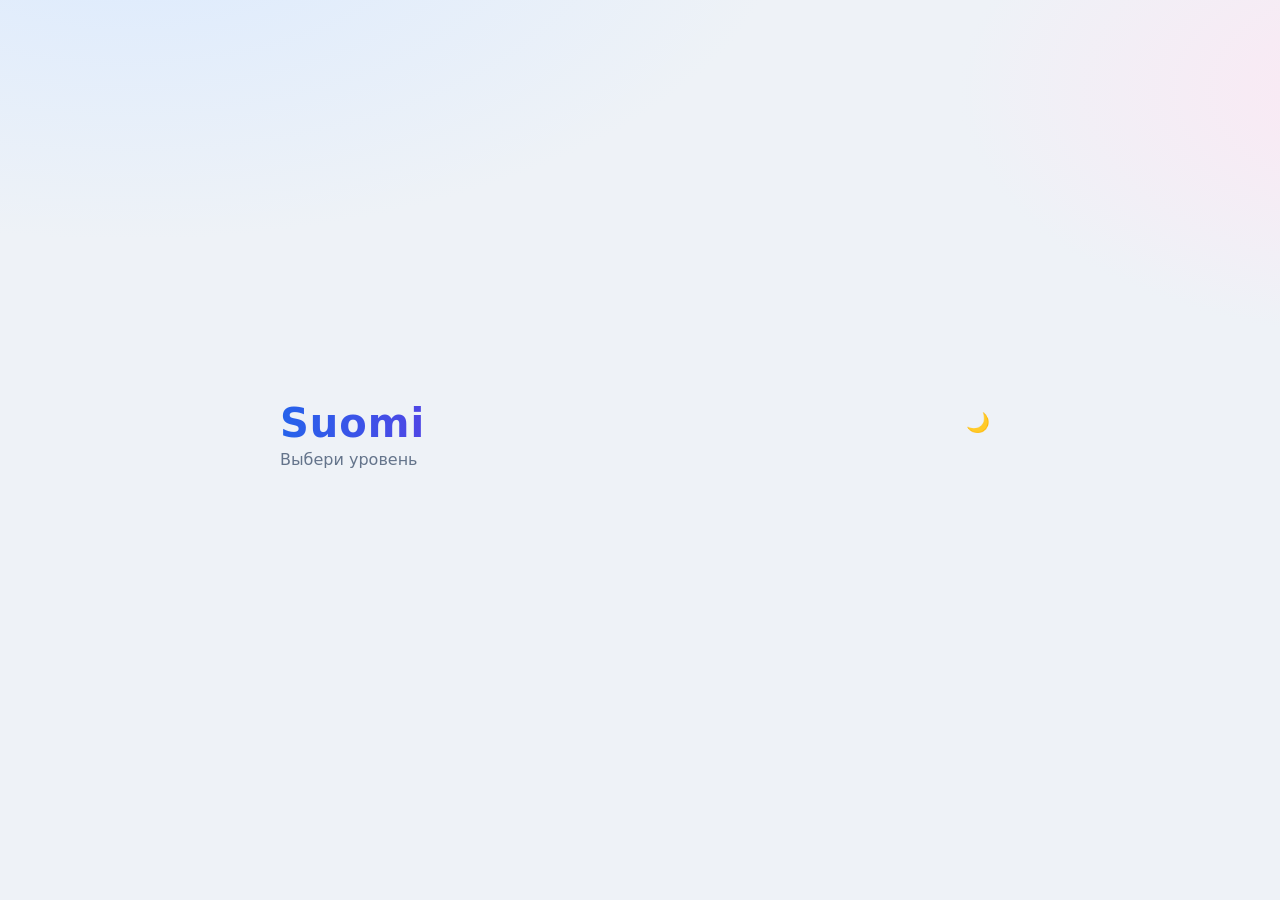
==== index.html @ cd84ea91 "Add files via upload" ====
<!DOCTYPE html>
<html lang="ru">
<head>
  <meta charset="UTF-8">
  <meta name="viewport" content="width=device-width, initial-scale=1.0">
  <link rel="icon" href="data:,">
  <title>Suomi</title>
  <link rel="stylesheet" href="style.css">
</head>
<body>

  <!-- ЭКРАН 1: главное меню (выбор уровня) -->
  <section id="screen-menu" class="screen">
    <div id="menu-inner">
      <div id="menu-header">
        <h1>Suomi</h1>
        <button class="theme-toggle" title="Тема">🌙</button>
      </div>
      <p id="menu-subtitle">Выбери уровень</p>

      <div id="level-grid"></div>
    </div>
  </section>

  <!-- ЭКРАН 2: меню уровня (выбор режима) -->
  <section id="screen-level" class="screen" hidden>
    <div id="menu-inner">
      <div id="menu-header">
        <button class="back-btn" data-goto="menu" title="В меню">←</button>
        <h1 id="level-title">A0</h1>
        <button class="theme-toggle" title="Тема">🌙</button>
      </div>
      <p id="level-subtitle">Начальный</p>

      <div id="menu-grid">
        <button class="mode-card" data-goto="cards">
          <div class="mode-icon">📇</div>
          <div class="mode-title">Карточки</div>
          <div class="mode-desc">Слова с интервальным повторением</div>
        </button>

        <button class="mode-card" data-goto="reading">
          <div class="mode-icon">📖</div>
          <div class="mode-title">Чтение</div>
          <div class="mode-desc">Короткие тексты с переводом</div>
        </button>

        <button class="mode-card" data-goto="grammar">
          <div class="mode-icon">📐</div>
          <div class="mode-title">Грамматика</div>
          <div class="mode-desc">Правила с примерами и таблицами</div>
        </button>

        <button class="mode-card disabled" disabled>
          <div class="mode-icon">🎧</div>
          <div class="mode-title">Аудирование</div>
          <div class="mode-desc">Скоро</div>
        </button>
      </div>
    </div>
  </section>

  <!-- ЭКРАН 3: карточки -->
  <section id="screen-cards" class="screen" hidden>
    <div id="layout">
      <aside id="sidebar">
        <div class="level-tabs" id="level-tabs-cards"></div>
        <div id="sidebar-header">
          <button class="back-btn" data-goto="menu" title="В меню">←</button>
          <h1 id="cards-level-label">A0</h1>
          <button class="theme-toggle" title="Тема">🌙</button>
        </div>
        <ul id="cat-list" class="content-list"></ul>
      </aside>

      <main id="app">
        <div id="progress-section">
          <div id="progress-bar">
            <div id="progress-fill"></div>
          </div>
          <div id="progress-labels">
            <span id="session-count">Сегодня: 0</span>
            <span id="streak-count">Подряд: 0</span>
          </div>
        </div>

        <div id="card-wrap">
          <div id="card">
            <div id="question">Загрузка...</div>
            <div id="answer" hidden></div>
          </div>
          <div id="feedback"></div>
        </div>

        <div id="input-row">
          <input type="text" id="answer-input" placeholder="Введи по-фински..." autocomplete="off" autocorrect="off" autocapitalize="off" spellcheck="false">
          <button id="check-btn">Проверить</button>
        </div>

        <div id="controls">
          <button id="dont-know-btn">Не знаю</button>
        </div>

        <div id="hint">Enter — проверить · ← не знаю · → знаю · Space — ответ</div>
        <div id="stats"></div>
      </main>
    </div>
  </section>

  <!-- ЭКРАН 4: чтение -->
  <section id="screen-reading" class="screen" hidden>
    <div class="content-layout">
      <aside class="content-sidebar">
        <div class="level-tabs" id="level-tabs-reading"></div>
        <div class="content-sidebar-header">
          <button class="back-btn" data-goto="menu" title="В меню">←</button>
          <h1 id="reading-level-label">A0</h1>
          <button class="theme-toggle" title="Тема">🌙</button>
        </div>
        <ul id="text-list" class="content-list"></ul>
      </aside>

      <main class="content-main">
        <div id="reading-empty" class="content-empty">
          <div class="empty-icon">📖</div>
          <p>Выбери текст слева</p>
        </div>

        <article id="reading-article" hidden>
          <header class="article-header">
            <h2 id="article-title"></h2>
            <div id="article-subtitle" class="article-subtitle"></div>
          </header>
          <div id="article-body"></div>
        </article>
      </main>
    </div>
  </section>

  <!-- ЭКРАН 5: грамматика -->
  <section id="screen-grammar" class="screen" hidden>
    <div class="content-layout">
      <aside class="content-sidebar">
        <div class="level-tabs" id="level-tabs-grammar"></div>
        <div class="content-sidebar-header">
          <button class="back-btn" data-goto="menu" title="В меню">←</button>
          <h1 id="grammar-level-label">A0</h1>
          <button class="theme-toggle" title="Тема">🌙</button>
        </div>
        <ul id="grammar-topic-list" class="content-list"></ul>
      </aside>

      <main class="content-main">
        <div id="grammar-empty" class="content-empty">
          <div class="empty-icon">📐</div>
          <p>Выбери тему слева</p>
        </div>

        <article id="grammar-article" hidden>
          <header class="article-header">
            <h2 id="grammar-title"></h2>
            <div id="grammar-subtitle" class="article-subtitle"></div>
          </header>
          <div id="grammar-body"></div>
        </article>
      </main>
    </div>
  </section>

  <script src="levels.js"></script>
  <script src="app.js"></script>
  <script src="reading.js"></script>
  <script src="grammar.js"></script>
</body>
</html>
---- style.css ----
* { box-sizing: border-box; }

:root {
  --bg-base: #eef2f7;
  --bg-grad1: #dbeafe;
  --bg-grad2: #fce7f3;
  --card-bg: rgba(255, 255, 255, 0.9);
  --sidebar-bg: rgba(255, 255, 255, 0.85);
  --border: rgba(255, 255, 255, 0.6);
  --text: #1f2937;
  --text-muted: #64748b;
  --text-dim: #94a3b8;
  --accent: #2563eb;
  --accent-2: #4f46e5;
  --shadow: 0 8px 30px rgba(15, 23, 42, 0.08);
  --shadow-hover: 0 12px 40px rgba(15, 23, 42, 0.14);
  --input-bg: #ffffff;
  --input-border: #e5e7eb;
  --btn-bg: rgba(255, 255, 255, 0.9);
  --btn-border: #e5e7eb;
  --cat-hover: #eff6ff;
  --cat-text: #374151;
  --scroll-thumb: #cbd5e1;
  --menu-card-bg: rgba(255, 255, 255, 0.9);
  --code-bg: #f1f5f9;
  --note-bg: #fef3c7;
  --note-border: #fbbf24;
  --example-bg: rgba(37, 99, 235, 0.06);
}

body.dark {
  --bg-base: #0f172a;
  --bg-grad1: rgba(30, 58, 138, 0.35);
  --bg-grad2: rgba(131, 24, 67, 0.35);
  --card-bg: rgba(30, 41, 59, 0.85);
  --sidebar-bg: rgba(30, 41, 59, 0.75);
  --border: rgba(148, 163, 184, 0.15);
  --text: #e2e8f0;
  --text-muted: #94a3b8;
  --text-dim: #64748b;
  --accent: #60a5fa;
  --accent-2: #818cf8;
  --shadow: 0 8px 30px rgba(0, 0, 0, 0.4);
  --shadow-hover: 0 12px 40px rgba(0, 0, 0, 0.55);
  --input-bg: #1e293b;
  --input-border: #334155;
  --btn-bg: rgba(30, 41, 59, 0.9);
  --btn-border: #334155;
  --cat-hover: #334155;
  --cat-text: #cbd5e1;
  --scroll-thumb: #475569;
  --menu-card-bg: rgba(30, 41, 59, 0.85);
  --code-bg: #1e293b;
  --note-bg: rgba(251, 191, 36, 0.12);
  --note-border: #d97706;
  --example-bg: rgba(96, 165, 250, 0.08);
}

body {
  font-family: system-ui, -apple-system, 'Segoe UI', sans-serif;
  margin: 0;
  min-height: 100vh;
  padding: 2rem 1rem;
  color: var(--text);
  background:
    radial-gradient(1200px 600px at 10% -10%, var(--bg-grad1) 0%, transparent 55%),
    radial-gradient(900px 500px at 110% 10%, var(--bg-grad2) 0%, transparent 50%),
    var(--bg-base);
  background-attachment: fixed;
  overflow-x: hidden;
  transition: background 0.3s ease, color 0.3s ease;
}

.screen { animation: fadeIn 0.25s ease; }

@keyframes fadeIn {
  from { opacity: 0; transform: translateY(6px); }
  to { opacity: 1; transform: translateY(0); }
}

/* ==========================================
   МЕНЮ
   ========================================== */
#screen-menu,
#screen-level {
  min-height: calc(100vh - 4rem);
  display: flex;
  align-items: center;
  justify-content: center;
}

#menu-inner { max-width: 720px; width: 100%; }

#menu-header {
  display: flex;
  justify-content: space-between;
  align-items: center;
  margin-bottom: 0.25rem;
}

#menu-header h1 {
  font-size: 2.5rem;
  margin: 0;
  letter-spacing: 1px;
  background: linear-gradient(90deg, var(--accent), var(--accent-2));
  -webkit-background-clip: text;
  background-clip: text;
  color: transparent;
}

#menu-subtitle {
  color: var(--text-muted);
  margin: 0 0 2rem 0;
  font-size: 1rem;
}

#menu-grid,
#level-grid {
  display: grid;
  grid-template-columns: repeat(2, 1fr);
  gap: 1rem;
}

.mode-card {
  display: flex;
  flex-direction: column;
  align-items: flex-start;
  text-align: left;
  padding: 1.75rem 1.5rem;
  background: var(--menu-card-bg);
  backdrop-filter: blur(10px);
  border: 1px solid var(--border);
  border-radius: 16px;
  cursor: pointer;
  box-shadow: var(--shadow);
  transition: all 0.2s ease;
  color: var(--text);
  font-family: inherit;
  min-height: 150px;
}

.mode-card:hover:not(.disabled) {
  transform: translateY(-3px);
  box-shadow: var(--shadow-hover);
  border-color: var(--accent);
}

.mode-card:active:not(.disabled) { transform: translateY(-1px); }
.mode-card.disabled { opacity: 0.45; cursor: not-allowed; }
.mode-icon { font-size: 2rem; margin-bottom: 0.75rem; }
.mode-title { font-size: 1.15rem; font-weight: 700; margin-bottom: 0.35rem; }
.mode-desc { font-size: 0.85rem; color: var(--text-muted); line-height: 1.4; }

@media (max-width: 560px) {
  #menu-grid { grid-template-columns: 1fr; }
  #menu-header h1 { font-size: 2rem; }
}

/* ==========================================
   КНОПКИ НАВИГАЦИИ И ТЕМЫ
   ========================================== */
.theme-toggle {
  background: transparent;
  border: none;
  font-size: 1.2rem;
  cursor: pointer;
  padding: 6px 10px;
  border-radius: 8px;
  transition: background 0.15s ease, transform 0.15s ease;
  line-height: 1;
  font-family: inherit;
}

.theme-toggle:hover {
  background: var(--cat-hover);
  transform: rotate(15deg);
}

.back-btn {
  background: transparent;
  border: none;
  font-size: 1.3rem;
  cursor: pointer;
  padding: 4px 10px;
  border-radius: 8px;
  transition: background 0.15s ease, transform 0.15s ease;
  color: var(--text-muted);
  line-height: 1;
  font-family: inherit;
}

.back-btn:hover {
  background: var(--cat-hover);
  color: var(--accent);
  transform: translateX(-2px);
}

/* ==========================================
   ЭКРАН КАРТОЧЕК
   ========================================== */
#layout {
  display: flex;
  gap: 1.5rem;
  max-width: 1050px;
  margin: 0 auto;
  align-items: flex-start;
}

#sidebar {
  width: 250px;
  flex-shrink: 0;
  background: var(--sidebar-bg);
  backdrop-filter: blur(10px);
  border-radius: 16px;
  padding: 1.25rem 1rem;
  box-shadow: var(--shadow);
  border: 1px solid var(--border);
  position: sticky;
  top: 2rem;
  max-height: calc(100vh - 4rem);
  overflow-y: auto;
  scrollbar-width: thin;
  scrollbar-color: var(--scroll-thumb) transparent;
}

#sidebar::-webkit-scrollbar,
.content-sidebar::-webkit-scrollbar { width: 6px; }
#sidebar::-webkit-scrollbar-track,
.content-sidebar::-webkit-scrollbar-track { background: transparent; }
#sidebar::-webkit-scrollbar-thumb,
.content-sidebar::-webkit-scrollbar-thumb {
  background: var(--scroll-thumb);
  border-radius: 3px;
}

#sidebar-header,
.content-sidebar-header {
  display: flex;
  justify-content: space-between;
  align-items: center;
  padding-bottom: 0.85rem;
  margin-bottom: 1rem;
  border-bottom: 1px solid var(--input-border);
  gap: 0.5rem;
}

#sidebar h1,
.content-sidebar-header h1 {
  font-size: 1.4rem;
  margin: 0;
  color: var(--accent);
  letter-spacing: 0.5px;
  flex: 1;
}

#cat-list,
.content-list {
  list-style: none;
  margin: 0;
  padding: 0;
}

#cat-list li,
.content-list li {
  padding: 0.55rem 0.85rem;
  border-radius: 10px;
  cursor: pointer;
  font-size: 0.92rem;
  color: var(--cat-text);
  margin-bottom: 3px;
  transition: all 0.15s ease;
}

#cat-list li:hover,
.content-list li:hover {
  background: var(--cat-hover);
  color: var(--accent);
  transform: translateX(2px);
}

#cat-list li.active,
.content-list li.active {
  background: linear-gradient(90deg, var(--accent), var(--accent-2));
  color: white;
  font-weight: 600;
  box-shadow: 0 4px 12px rgba(37, 99, 235, 0.3);
}

#app { flex: 1; min-width: 0; }

#progress-section { margin-bottom: 1rem; }

#progress-bar {
  height: 8px;
  background: var(--input-border);
  border-radius: 4px;
  overflow: hidden;
  margin-bottom: 0.5rem;
}

#progress-fill {
  height: 100%;
  width: 0;
  background: linear-gradient(90deg, var(--accent), var(--accent-2));
  border-radius: 4px;
  transition: width 0.3s ease;
}

#progress-labels {
  display: flex;
  justify-content: space-between;
  font-size: 0.82rem;
  color: var(--text-muted);
}

#streak-count { font-weight: 600; color: var(--text-muted); transition: color 0.2s ease; }
#streak-count.hot { color: #10b981; }

#card-wrap { position: relative; }

#card {
  background: var(--card-bg);
  backdrop-filter: blur(10px);
  border-radius: 16px;
  padding: 2.5rem 2rem;
  text-align: center;
  box-shadow: var(--shadow);
  border: 1px solid var(--border);
  min-height: 220px;
  display: flex;
  flex-direction: column;
  justify-content: center;
  position: relative;
  z-index: 2;
  cursor: grab;
  user-select: none;
  touch-action: pan-y;
  will-change: transform;
}

#card:active { cursor: grabbing; }
#question { font-size: 2rem; font-weight: 700; letter-spacing: 0.5px; pointer-events: none; }
#answer { margin-top: 1.2rem; pointer-events: none; }

#feedback {
  position: absolute;
  inset: 0;
  border-radius: 16px;
  display: flex;
  align-items: center;
  justify-content: center;
  font-size: 2rem;
  font-weight: 700;
  color: white;
  opacity: 0;
  pointer-events: none;
  z-index: 3;
  transition: opacity 0.15s ease;
}

#feedback.show-right { background: linear-gradient(135deg, #10b981, #059669); opacity: 1; }
#feedback.show-left { background: linear-gradient(135deg, #ef4444, #dc2626); opacity: 1; }
#feedback span { transform: scale(0.9); transition: transform 0.15s ease; }
#feedback.show-right span,
#feedback.show-left span { transform: scale(1); }

#input-row { display: flex; gap: 0.5rem; margin-top: 1rem; }

#answer-input {
  flex: 1;
  min-width: 0;
  padding: 1rem 1.2rem;
  font-size: 1.1rem;
  border: 2px solid var(--input-border);
  background: var(--input-bg);
  color: var(--text);
  border-radius: 10px;
  outline: none;
  transition: border-color 0.15s ease, box-shadow 0.15s ease;
  font-family: inherit;
}

#answer-input::placeholder { color: var(--text-dim); }
#answer-input:focus { border-color: var(--accent); box-shadow: 0 0 0 3px rgba(37, 99, 235, 0.15); }
#answer-input.correct { border-color: #10b981; background: rgba(16, 185, 129, 0.08); }
#answer-input.wrong { border-color: #ef4444; background: rgba(239, 68, 68, 0.08); }
#answer-input:disabled { opacity: 0.7; cursor: not-allowed; }

#check-btn {
  padding: 1rem 1.5rem;
  cursor: pointer;
  border: none;
  background: linear-gradient(90deg, var(--accent), var(--accent-2));
  color: white;
  border-radius: 10px;
  font-size: 1rem;
  font-weight: 600;
  transition: all 0.15s ease;
  box-shadow: 0 4px 14px rgba(37, 99, 235, 0.25);
  white-space: nowrap;
  font-family: inherit;
}

#check-btn:hover:not(:disabled) {
  transform: translateY(-1px);
  box-shadow: 0 6px 18px rgba(37, 99, 235, 0.35);
}

#check-btn:disabled { opacity: 0.5; cursor: not-allowed; transform: none; box-shadow: none; }

#controls { margin-top: 0.6rem; display: flex; justify-content: center; }

#dont-know-btn {
  padding: 0.6rem 1.2rem;
  cursor: pointer;
  border: 1px solid var(--btn-border);
  background: var(--btn-bg);
  color: var(--text-muted);
  border-radius: 8px;
  font-size: 0.9rem;
  transition: all 0.15s ease;
  font-family: inherit;
}

#dont-know-btn:hover { border-color: #ef4444; color: #ef4444; transform: translateY(-1px); }

#hint {
  margin-top: 1rem;
  text-align: center;
  font-size: 0.78rem;
  color: var(--text-dim);
  min-height: 1.2rem;
}

#stats { margin-top: 0.6rem; text-align: center; color: var(--text-muted); font-size: 0.88rem; }

kbd {
  background: var(--input-border);
  border-radius: 4px;
  padding: 1px 6px;
  font-size: 0.72rem;
  font-family: ui-monospace, 'SF Mono', Menlo, monospace;
  color: var(--text);
  border: 1px solid rgba(0, 0, 0, 0.06);
}

[hidden] { display: none !important; }

/* ==========================================
   ОБЩИЕ ЭКРАНЫ КОНТЕНТА (чтение, грамматика)
   ========================================== */
.content-layout {
  display: flex;
  gap: 1.5rem;
  max-width: 1050px;
  margin: 0 auto;
  align-items: flex-start;
}

.content-sidebar {
  width: 250px;
  flex-shrink: 0;
  background: var(--sidebar-bg);
  backdrop-filter: blur(10px);
  border-radius: 16px;
  padding: 1.25rem 1rem;
  box-shadow: var(--shadow);
  border: 1px solid var(--border);
  position: sticky;
  top: 2rem;
  max-height: calc(100vh - 4rem);
  overflow-y: auto;
  scrollbar-width: thin;
  scrollbar-color: var(--scroll-thumb) transparent;
}

.content-main {
  flex: 1;
  min-width: 0;
  background: var(--card-bg);
  backdrop-filter: blur(10px);
  border-radius: 16px;
  box-shadow: var(--shadow);
  border: 1px solid var(--border);
  min-height: 400px;
  padding: 2rem;
}

.content-empty {
  display: flex;
  flex-direction: column;
  align-items: center;
  justify-content: center;
  min-height: 350px;
  color: var(--text-muted);
  text-align: center;
}

.empty-icon { font-size: 3rem; margin-bottom: 1rem; opacity: 0.6; }

.article-header {
  margin-bottom: 1.5rem;
  padding-bottom: 1rem;
  border-bottom: 1px solid var(--input-border);
}

.article-header h2 {
  margin: 0 0 0.35rem 0;
  font-size: 1.6rem;
  color: var(--accent);
}

.article-subtitle { color: var(--text-muted); font-size: 0.9rem; }

/* ==========================================
   ЧТЕНИЕ
   ========================================== */
#article-body { font-size: 1.1rem; line-height: 1.9; }

.segment {
  margin-bottom: 1.2rem;
  padding: 0.8rem 1rem;
  border-radius: 10px;
  transition: background 0.2s ease;
  cursor: pointer;
}

.segment:hover { background: var(--cat-hover); }

.segment-fi { color: var(--text); font-weight: 500; margin-bottom: 0.35rem; }

.segment-ru {
  color: var(--text-muted);
  font-size: 0.95rem;
  opacity: 0;
  max-height: 0;
  overflow: hidden;
  transition: opacity 0.25s ease, max-height 0.25s ease;
}

.segment.revealed .segment-ru { opacity: 1; max-height: 100px; }

/* ==========================================
   ГРАММАТИКА
   ========================================== */
#grammar-body { line-height: 1.7; }

.grammar-text {
  margin: 0 0 1rem 0;
  color: var(--text);
}

.grammar-heading {
  font-size: 1.1rem;
  font-weight: 700;
  margin: 1.75rem 0 0.75rem 0;
  color: var(--accent);
  letter-spacing: 0.3px;
}

.grammar-list {
  margin: 0 0 1.25rem 0;
  padding-left: 1.5rem;
  color: var(--text);
}

.grammar-list li {
  margin-bottom: 0.4rem;
  line-height: 1.6;
}

.grammar-table-wrap {
  margin: 0 0 1.5rem 0;
  overflow-x: auto;
  border-radius: 10px;
  border: 1px solid var(--input-border);
}

.grammar-table {
  width: 100%;
  border-collapse: collapse;
  font-size: 0.95rem;
}

.grammar-table th {
  background: var(--example-bg);
  padding: 0.65rem 1rem;
  text-align: left;
  font-weight: 600;
  color: var(--accent);
  border-bottom: 1px solid var(--input-border);
  white-space: nowrap;
}

.grammar-table td {
  padding: 0.6rem 1rem;
  border-bottom: 1px solid var(--input-border);
  color: var(--text);
  vertical-align: top;
}

.grammar-table tr:last-child td { border-bottom: none; }
.grammar-table tr:hover td { background: var(--example-bg); }

.grammar-examples {
  margin: 0 0 1.5rem 0;
  display: flex;
  flex-direction: column;
  gap: 0.5rem;
}

.grammar-example {
  padding: 0.75rem 1rem;
  background: var(--example-bg);
  border-radius: 10px;
  border-left: 3px solid var(--accent);
}

.grammar-example-fi {
  font-size: 1.05rem;
  font-weight: 600;
  color: var(--text);
  margin-bottom: 0.2rem;
}

.grammar-example-ru {
  font-size: 0.9rem;
  color: var(--text-muted);
}

.grammar-note {
  margin: 0 0 1.5rem 0;
  padding: 1rem 1.15rem;
  background: var(--note-bg);
  border-left: 4px solid var(--note-border);
  border-radius: 8px;
  font-size: 0.95rem;
  color: var(--text);
  line-height: 1.6;
}

/* ==========================================
   АДАПТИВ
   ========================================== */
@media (max-width: 720px) {
  body { padding: 1rem 0.5rem; }

  #layout,
  .content-layout {
    flex-direction: column;
    gap: 1rem;
  }

  #sidebar,
  .content-sidebar {
    width: 100%;
    position: static;
    max-height: 220px;
  }

  #question { font-size: 1.6rem; }
  #check-btn { padding: 1rem; }
  .content-main { padding: 1.25rem; }
  .grammar-table { font-size: 0.85rem; }
  .grammar-table th,
  .grammar-table td { padding: 0.5rem 0.7rem; }
}/* Табы уровня */
.level-tabs {
  display: flex;
  gap: 4px;
  margin-bottom: 0.75rem;
  padding: 4px;
  background: var(--input-border);
  border-radius: 10px;
}

.level-tab {
  flex: 1;
  padding: 6px 10px;
  border: none;
  background: transparent;
  color: var(--text-muted);
  font-size: 0.85rem;
  font-weight: 600;
  border-radius: 7px;
  cursor: pointer;
  transition: all 0.15s ease;
  font-family: inherit;
}

.level-tab:hover:not(.disabled):not(.active) {
  color: var(--text);
  background: var(--cat-hover);
}

.level-tab.active {
  background: var(--card-bg);
  color: var(--accent);
  box-shadow: 0 2px 6px rgba(0, 0, 0, 0.08);
}

.level-tab.disabled {
  opacity: 0.4;
  cursor: not-allowed;
}
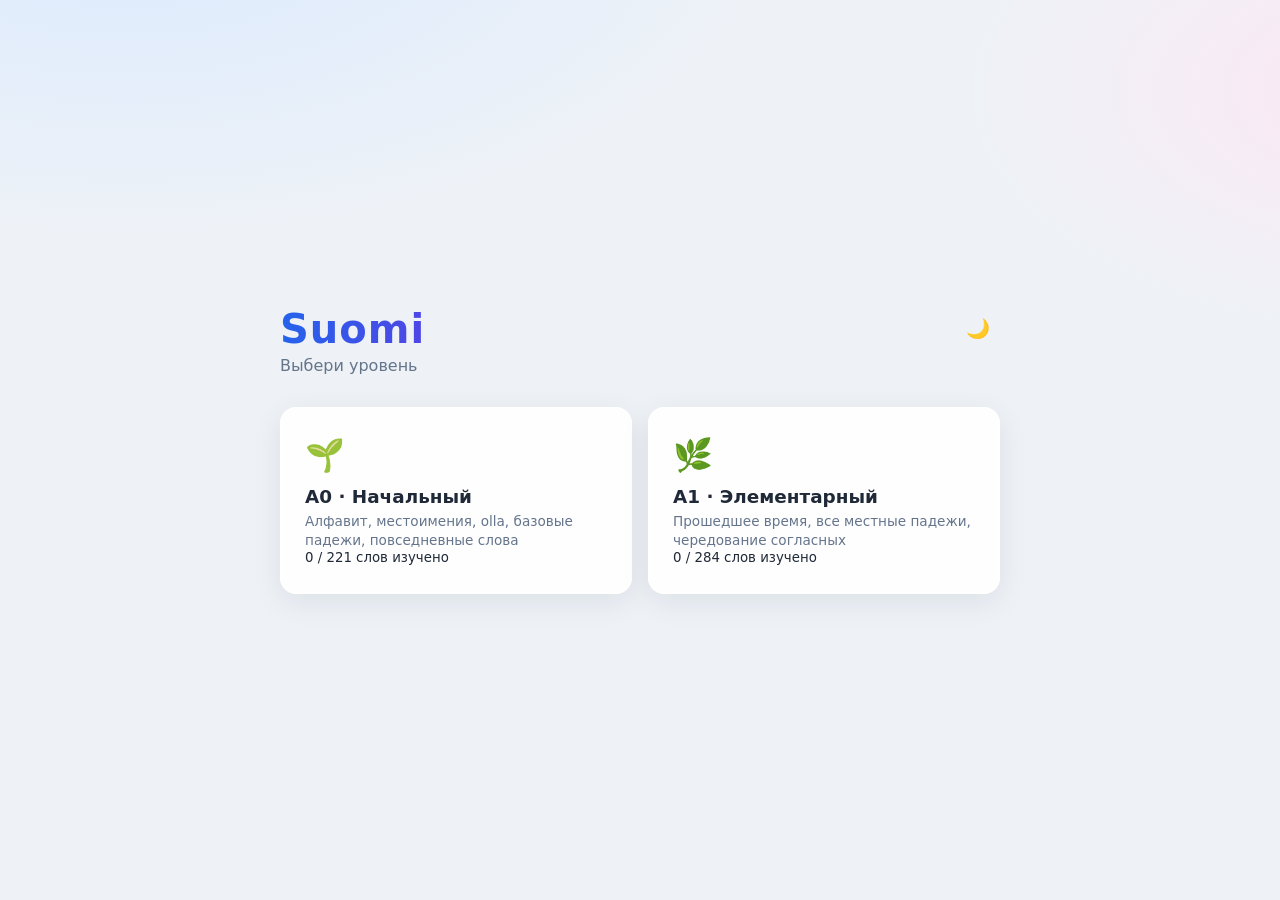
==== commit 1b05cbbb: "Add files via upload" ====
--- a/index.html
+++ b/index.html
@@ -51,10 +51,10 @@
           <div class="mode-desc">Правила с примерами и таблицами</div>
         </button>
 
-        <button class="mode-card disabled" disabled>
-          <div class="mode-icon">🎧</div>
-          <div class="mode-title">Аудирование</div>
-          <div class="mode-desc">Скоро</div>
+        <button class="mode-card" data-goto="vocab">
+          <div class="mode-icon">📚</div>
+          <div class="mode-title">Словарь</div>
+          <div class="mode-desc">Таблицы, поиск и карточки для зубрёжки</div>
         </button>
       </div>
     </div>
@@ -167,10 +167,14 @@
     </div>
   </section>
 
+  <!-- ЭКРАН 6: словарь -->
+  <section id="screen-vocab" class="screen" hidden style="padding: 0; height: 100vh; overflow: hidden;">
+    <iframe src="vocab.html" style="width: 100%; height: 100%; border: none; background: var(--bg-base); display: block;"></iframe>
+  </section>
+
   <script src="levels.js"></script>
   <script src="app.js"></script>
   <script src="reading.js"></script>
   <script src="grammar.js"></script>
 </body>
-</html>
-  +</html>
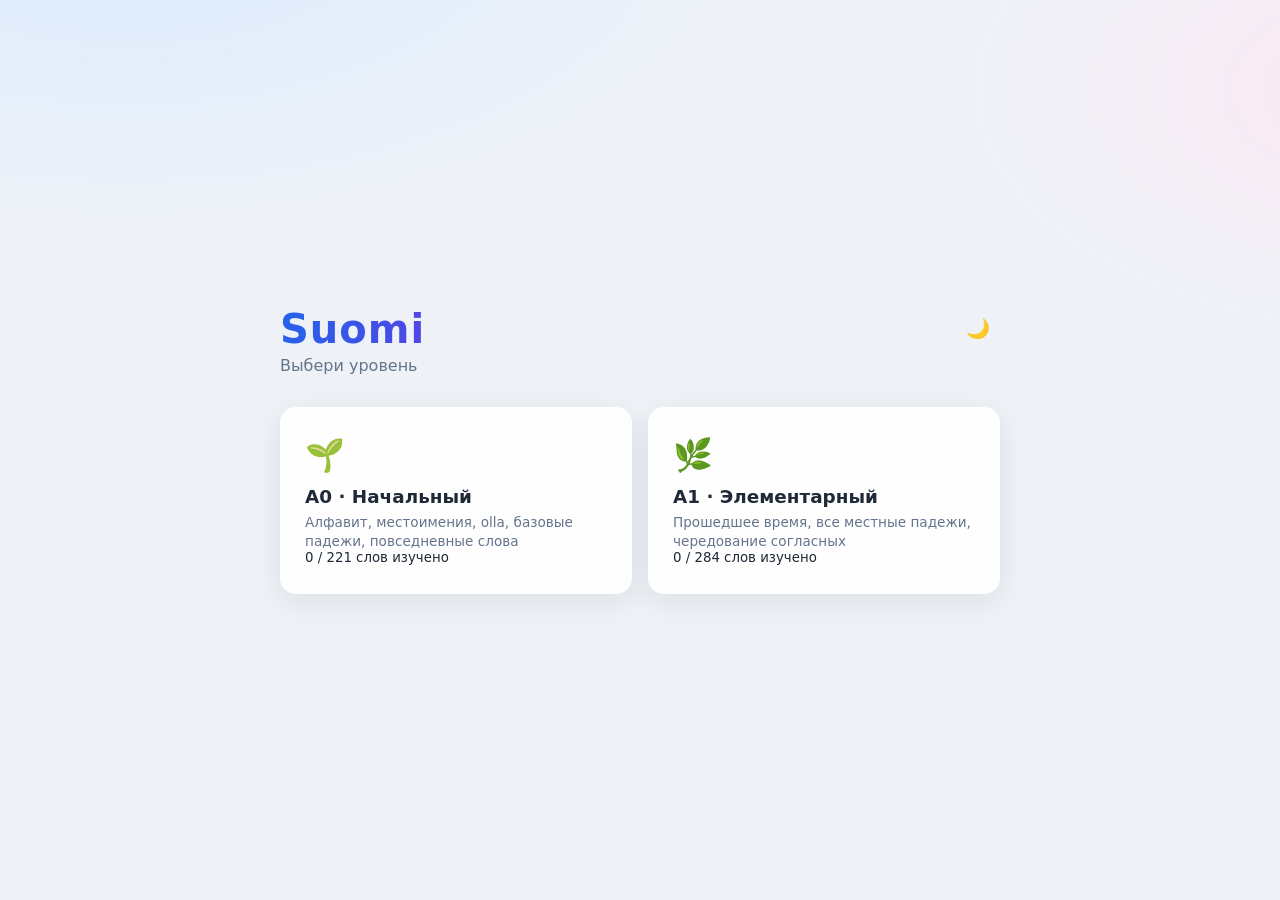
==== commit 4a49b8f8: "Update index.html to include new stylesheets Added new stylesheets for improved design and layout." ====
--- a/index.html
+++ b/index.html
@@ -5,11 +5,12 @@
   <meta name="viewport" content="width=device-width, initial-scale=1.0">
   <link rel="icon" href="data:,">
   <title>Suomi</title>
+  <link rel="stylesheet" href="https://fonts.googleapis.com/css2?family=Bricolage+Grotesque:opsz,wght@12..96,500;12..96,700&family=Source+Sans+3:wght@400;600&display=swap">
   <link rel="stylesheet" href="style.css">
 </head>
 <body>
 
-  <!-- ЭКРАН 1: главное меню (выбор уровня) -->
+  <!-- ЭКРАН 1: главное меню -->
   <section id="screen-menu" class="screen">
     <div id="menu-inner">
       <div id="menu-header">
@@ -17,12 +18,11 @@
         <button class="theme-toggle" title="Тема">🌙</button>
       </div>
       <p id="menu-subtitle">Выбери уровень</p>
-
       <div id="level-grid"></div>
     </div>
   </section>
 
-  <!-- ЭКРАН 2: меню уровня (выбор режима) -->
+  <!-- ЭКРАН 2: меню уровня -->
   <section id="screen-level" class="screen" hidden>
     <div id="menu-inner">
       <div id="menu-header">
@@ -38,19 +38,16 @@
           <div class="mode-title">Карточки</div>
           <div class="mode-desc">Слова с интервальным повторением</div>
         </button>
-
         <button class="mode-card" data-goto="reading">
           <div class="mode-icon">📖</div>
           <div class="mode-title">Чтение</div>
           <div class="mode-desc">Короткие тексты с переводом</div>
         </button>
-
         <button class="mode-card" data-goto="grammar">
           <div class="mode-icon">📐</div>
           <div class="mode-title">Грамматика</div>
           <div class="mode-desc">Правила с примерами и таблицами</div>
         </button>
-
         <button class="mode-card" data-goto="vocab">
           <div class="mode-icon">📚</div>
           <div class="mode-title">Словарь</div>
@@ -75,15 +72,12 @@
 
       <main id="app">
         <div id="progress-section">
-          <div id="progress-bar">
-            <div id="progress-fill"></div>
-          </div>
+          <div id="progress-bar"><div id="progress-fill"></div></div>
           <div id="progress-labels">
             <span id="session-count">Сегодня: 0</span>
             <span id="streak-count">Подряд: 0</span>
           </div>
         </div>
-
         <div id="card-wrap">
           <div id="card">
             <div id="question">Загрузка...</div>
@@ -91,16 +85,11 @@
           </div>
           <div id="feedback"></div>
         </div>
-
         <div id="input-row">
           <input type="text" id="answer-input" placeholder="Введи по-фински..." autocomplete="off" autocorrect="off" autocapitalize="off" spellcheck="false">
           <button id="check-btn">Проверить</button>
         </div>
-
-        <div id="controls">
-          <button id="dont-know-btn">Не знаю</button>
-        </div>
-
+        <div id="controls"><button id="dont-know-btn">Не знаю</button></div>
         <div id="hint">Enter — проверить · ← не знаю · → знаю · Space — ответ</div>
         <div id="stats"></div>
       </main>
@@ -119,17 +108,13 @@
         </div>
         <ul id="text-list" class="content-list"></ul>
       </aside>
-
       <main class="content-main">
         <div id="reading-empty" class="content-empty">
-          <div class="empty-icon">📖</div>
-          <p>Выбери текст слева</p>
+          <div class="empty-icon">📖</div><p>Выбери текст слева</p>
         </div>
-
         <article id="reading-article" hidden>
           <header class="article-header">
-            <h2 id="article-title"></h2>
-            <div id="article-subtitle" class="article-subtitle"></div>
+            <h2 id="article-title"></h2><div id="article-subtitle" class="article-subtitle"></div>
           </header>
           <div id="article-body"></div>
         </article>
@@ -149,17 +134,13 @@
         </div>
         <ul id="grammar-topic-list" class="content-list"></ul>
       </aside>
-
       <main class="content-main">
         <div id="grammar-empty" class="content-empty">
-          <div class="empty-icon">📐</div>
-          <p>Выбери тему слева</p>
+          <div class="empty-icon">📐</div><p>Выбери тему слева</p>
         </div>
-
         <article id="grammar-article" hidden>
           <header class="article-header">
-            <h2 id="grammar-title"></h2>
-            <div id="grammar-subtitle" class="article-subtitle"></div>
+            <h2 id="grammar-title"></h2><div id="grammar-subtitle" class="article-subtitle"></div>
           </header>
           <div id="grammar-body"></div>
         </article>
@@ -167,14 +148,48 @@
     </div>
   </section>
 
-  <!-- ЭКРАН 6: словарь -->
-  <section id="screen-vocab" class="screen" hidden style="padding: 0; height: 100vh; overflow: hidden;">
-    <iframe src="vocab.html" style="width: 100%; height: 100%; border: none; background: var(--bg-base); display: block;"></iframe>
+  <!-- ЭКРАН 6: словарь (нативный) -->
+  <section id="screen-vocab" class="screen" hidden>
+    <div class="vocab-wrap">
+      <header>
+        <h1>Финский словарь</h1>
+        <div class="prog">
+          <span id="progText"></span>
+          <div class="bar"><i id="progBar"></i></div>
+        </div>
+      </header>
+      
+      <div class="tools">
+        <div class="row">
+          <div class="seg" id="segLevel" role="group" aria-label="Уровень">
+            <button data-v="all" aria-pressed="true">Все</button>
+            <button data-v="a0" aria-pressed="false">A0</button>
+            <button data-v="a1" aria-pressed="false">A1</button>
+          </div>
+          <div class="seg" id="segMode" role="group" aria-label="Режим">
+            <button data-v="both" aria-pressed="true">Всё видно</button>
+            <button data-v="hideRu" aria-pressed="false">Скрыть русский</button>
+            <button data-v="hideFi" aria-pressed="false">Скрыть финский</button>
+            <button data-v="cards" aria-pressed="false">Карточки</button>
+          </div>
+        </div>
+        <div class="row">
+          <input type="search" id="vocab-q" placeholder="Поиск по слову или переводу" aria-label="Поиск">
+          <select id="vocab-cat" aria-label="Тема"></select>
+          <button class="btn" id="unk" aria-pressed="false">Только невыученные</button>
+          <button class="btn" id="shuf" aria-pressed="false">Перемешать</button>
+          <button class="btn" id="reveal">Показать всё</button>
+        </div>
+        <div class="count" id="vocab-count"></div>
+      </div>
+      <div id="vocab-out"></div>
+    </div>
   </section>
 
   <script src="levels.js"></script>
   <script src="app.js"></script>
   <script src="reading.js"></script>
   <script src="grammar.js"></script>
+  <script src="vocab.js"></script>
 </body>
-</html>+</html>
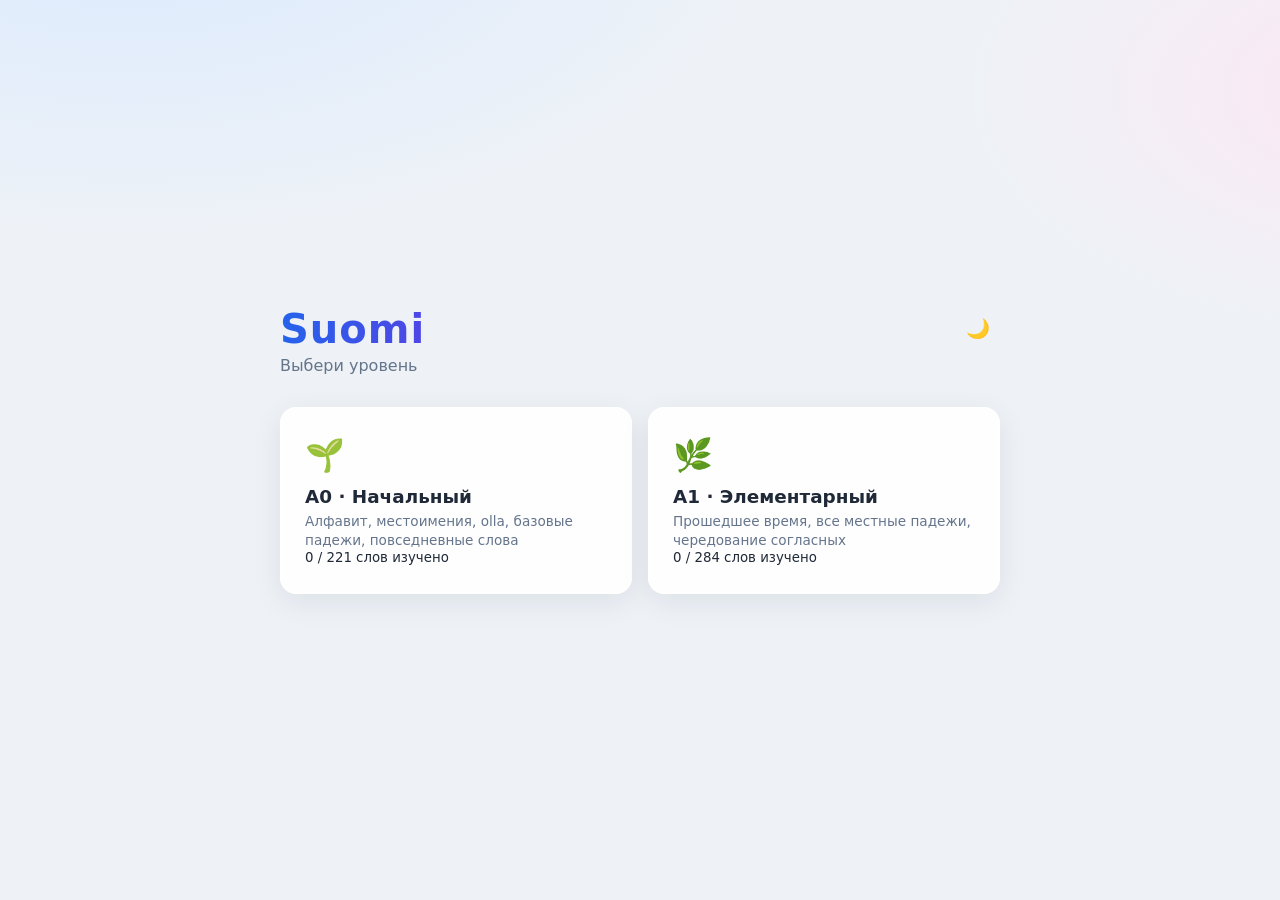
==== commit d570aa11: "Add files via upload" ====
--- a/index.html
+++ b/index.html
@@ -1,195 +1,199 @@
-<!DOCTYPE html>
-<html lang="ru">
-<head>
-  <meta charset="UTF-8">
-  <meta name="viewport" content="width=device-width, initial-scale=1.0">
-  <link rel="icon" href="data:,">
-  <title>Suomi</title>
-  <link rel="stylesheet" href="https://fonts.googleapis.com/css2?family=Bricolage+Grotesque:opsz,wght@12..96,500;12..96,700&family=Source+Sans+3:wght@400;600&display=swap">
-  <link rel="stylesheet" href="style.css">
-</head>
-<body>
-
-  <!-- ЭКРАН 1: главное меню -->
-  <section id="screen-menu" class="screen">
-    <div id="menu-inner">
-      <div id="menu-header">
-        <h1>Suomi</h1>
-        <button class="theme-toggle" title="Тема">🌙</button>
-      </div>
-      <p id="menu-subtitle">Выбери уровень</p>
-      <div id="level-grid"></div>
-    </div>
-  </section>
-
-  <!-- ЭКРАН 2: меню уровня -->
-  <section id="screen-level" class="screen" hidden>
-    <div id="menu-inner">
-      <div id="menu-header">
-        <button class="back-btn" data-goto="menu" title="В меню">←</button>
-        <h1 id="level-title">A0</h1>
-        <button class="theme-toggle" title="Тема">🌙</button>
-      </div>
-      <p id="level-subtitle">Начальный</p>
-
-      <div id="menu-grid">
-        <button class="mode-card" data-goto="cards">
-          <div class="mode-icon">📇</div>
-          <div class="mode-title">Карточки</div>
-          <div class="mode-desc">Слова с интервальным повторением</div>
-        </button>
-        <button class="mode-card" data-goto="reading">
-          <div class="mode-icon">📖</div>
-          <div class="mode-title">Чтение</div>
-          <div class="mode-desc">Короткие тексты с переводом</div>
-        </button>
-        <button class="mode-card" data-goto="grammar">
-          <div class="mode-icon">📐</div>
-          <div class="mode-title">Грамматика</div>
-          <div class="mode-desc">Правила с примерами и таблицами</div>
-        </button>
-        <button class="mode-card" data-goto="vocab">
-          <div class="mode-icon">📚</div>
-          <div class="mode-title">Словарь</div>
-          <div class="mode-desc">Таблицы, поиск и карточки для зубрёжки</div>
-        </button>
-      </div>
-    </div>
-  </section>
-
-  <!-- ЭКРАН 3: карточки -->
-  <section id="screen-cards" class="screen" hidden>
-    <div id="layout">
-      <aside id="sidebar">
-        <div class="level-tabs" id="level-tabs-cards"></div>
-        <div id="sidebar-header">
-          <button class="back-btn" data-goto="menu" title="В меню">←</button>
-          <h1 id="cards-level-label">A0</h1>
-          <button class="theme-toggle" title="Тема">🌙</button>
-        </div>
-        <ul id="cat-list" class="content-list"></ul>
-      </aside>
-
-      <main id="app">
-        <div id="progress-section">
-          <div id="progress-bar"><div id="progress-fill"></div></div>
-          <div id="progress-labels">
-            <span id="session-count">Сегодня: 0</span>
-            <span id="streak-count">Подряд: 0</span>
-          </div>
-        </div>
-        <div id="card-wrap">
-          <div id="card">
-            <div id="question">Загрузка...</div>
-            <div id="answer" hidden></div>
-          </div>
-          <div id="feedback"></div>
-        </div>
-        <div id="input-row">
-          <input type="text" id="answer-input" placeholder="Введи по-фински..." autocomplete="off" autocorrect="off" autocapitalize="off" spellcheck="false">
-          <button id="check-btn">Проверить</button>
-        </div>
-        <div id="controls"><button id="dont-know-btn">Не знаю</button></div>
-        <div id="hint">Enter — проверить · ← не знаю · → знаю · Space — ответ</div>
-        <div id="stats"></div>
-      </main>
-    </div>
-  </section>
-
-  <!-- ЭКРАН 4: чтение -->
-  <section id="screen-reading" class="screen" hidden>
-    <div class="content-layout">
-      <aside class="content-sidebar">
-        <div class="level-tabs" id="level-tabs-reading"></div>
-        <div class="content-sidebar-header">
-          <button class="back-btn" data-goto="menu" title="В меню">←</button>
-          <h1 id="reading-level-label">A0</h1>
-          <button class="theme-toggle" title="Тема">🌙</button>
-        </div>
-        <ul id="text-list" class="content-list"></ul>
-      </aside>
-      <main class="content-main">
-        <div id="reading-empty" class="content-empty">
-          <div class="empty-icon">📖</div><p>Выбери текст слева</p>
-        </div>
-        <article id="reading-article" hidden>
-          <header class="article-header">
-            <h2 id="article-title"></h2><div id="article-subtitle" class="article-subtitle"></div>
-          </header>
-          <div id="article-body"></div>
-        </article>
-      </main>
-    </div>
-  </section>
-
-  <!-- ЭКРАН 5: грамматика -->
-  <section id="screen-grammar" class="screen" hidden>
-    <div class="content-layout">
-      <aside class="content-sidebar">
-        <div class="level-tabs" id="level-tabs-grammar"></div>
-        <div class="content-sidebar-header">
-          <button class="back-btn" data-goto="menu" title="В меню">←</button>
-          <h1 id="grammar-level-label">A0</h1>
-          <button class="theme-toggle" title="Тема">🌙</button>
-        </div>
-        <ul id="grammar-topic-list" class="content-list"></ul>
-      </aside>
-      <main class="content-main">
-        <div id="grammar-empty" class="content-empty">
-          <div class="empty-icon">📐</div><p>Выбери тему слева</p>
-        </div>
-        <article id="grammar-article" hidden>
-          <header class="article-header">
-            <h2 id="grammar-title"></h2><div id="grammar-subtitle" class="article-subtitle"></div>
-          </header>
-          <div id="grammar-body"></div>
-        </article>
-      </main>
-    </div>
-  </section>
-
-  <!-- ЭКРАН 6: словарь (нативный) -->
-  <section id="screen-vocab" class="screen" hidden>
-    <div class="vocab-wrap">
-      <header>
-        <h1>Финский словарь</h1>
-        <div class="prog">
-          <span id="progText"></span>
-          <div class="bar"><i id="progBar"></i></div>
-        </div>
-      </header>
-      
-      <div class="tools">
-        <div class="row">
-          <div class="seg" id="segLevel" role="group" aria-label="Уровень">
-            <button data-v="all" aria-pressed="true">Все</button>
-            <button data-v="a0" aria-pressed="false">A0</button>
-            <button data-v="a1" aria-pressed="false">A1</button>
-          </div>
-          <div class="seg" id="segMode" role="group" aria-label="Режим">
-            <button data-v="both" aria-pressed="true">Всё видно</button>
-            <button data-v="hideRu" aria-pressed="false">Скрыть русский</button>
-            <button data-v="hideFi" aria-pressed="false">Скрыть финский</button>
-            <button data-v="cards" aria-pressed="false">Карточки</button>
-          </div>
-        </div>
-        <div class="row">
-          <input type="search" id="vocab-q" placeholder="Поиск по слову или переводу" aria-label="Поиск">
-          <select id="vocab-cat" aria-label="Тема"></select>
-          <button class="btn" id="unk" aria-pressed="false">Только невыученные</button>
-          <button class="btn" id="shuf" aria-pressed="false">Перемешать</button>
-          <button class="btn" id="reveal">Показать всё</button>
-        </div>
-        <div class="count" id="vocab-count"></div>
-      </div>
-      <div id="vocab-out"></div>
-    </div>
-  </section>
-
-  <script src="levels.js"></script>
-  <script src="app.js"></script>
-  <script src="reading.js"></script>
-  <script src="grammar.js"></script>
-  <script src="vocab.js"></script>
-</body>
-</html>
+<!DOCTYPE html>
+<html lang="ru">
+<head>
+  <meta charset="UTF-8">
+  <meta name="viewport" content="width=device-width, initial-scale=1.0">
+  <link rel="icon" href="data:,">
+  <title>Suomi</title>
+  <link rel="stylesheet" href="https://fonts.googleapis.com/css2?family=Bricolage+Grotesque:opsz,wght@12..96,500;12..96,700&family=Source+Sans+3:wght@400;600&display=swap">
+  <link rel="stylesheet" href="style.css">
+</head>
+<body>
+
+  <!-- ЭКРАН 1: главное меню -->
+  <section id="screen-menu" class="screen">
+    <div id="menu-inner">
+      <div id="menu-header">
+        <h1>Suomi</h1>
+        <button class="theme-toggle" title="Тема">🌙</button>
+      </div>
+      <p id="menu-subtitle">Выбери уровень</p>
+      <div id="level-grid"></div>
+    </div>
+  </section>
+
+  <!-- ЭКРАН 2: меню уровня -->
+  <section id="screen-level" class="screen" hidden>
+    <div id="menu-inner">
+      <div id="menu-header">
+        <button class="back-btn" data-goto="menu" title="В меню">←</button>
+        <h1 id="level-title">A0</h1>
+        <button class="theme-toggle" title="Тема">🌙</button>
+      </div>
+      <p id="level-subtitle">Начальный</p>
+
+      <div id="menu-grid">
+        <button class="mode-card" data-goto="cards">
+          <div class="mode-icon">📇</div>
+          <div class="mode-title">Карточки</div>
+          <div class="mode-desc">Слова с интервальным повторением</div>
+        </button>
+        <button class="mode-card" data-goto="reading">
+          <div class="mode-icon">📖</div>
+          <div class="mode-title">Чтение</div>
+          <div class="mode-desc">Короткие тексты с переводом</div>
+        </button>
+        <button class="mode-card" data-goto="grammar">
+          <div class="mode-icon">📐</div>
+          <div class="mode-title">Грамматика</div>
+          <div class="mode-desc">Правила с примерами и таблицами</div>
+        </button>
+        <button class="mode-card" data-goto="vocab">
+          <div class="mode-icon">📚</div>
+          <div class="mode-title">Словарь</div>
+          <div class="mode-desc">Таблицы, поиск и карточки для зубрёжки</div>
+        </button>
+      </div>
+    </div>
+  </section>
+
+  <!-- ЭКРАН 3: карточки -->
+  <section id="screen-cards" class="screen" hidden>
+    <div id="layout">
+      <aside id="sidebar">
+        <div class="level-tabs" id="level-tabs-cards"></div>
+        <div id="sidebar-header">
+          <button class="back-btn" data-goto="menu" title="В меню">←</button>
+          <h1 id="cards-level-label">A0</h1>
+          <button class="theme-toggle" title="Тема">🌙</button>
+        </div>
+        <ul id="cat-list" class="content-list"></ul>
+      </aside>
+
+      <main id="app">
+        <div id="progress-section">
+          <div id="progress-bar"><div id="progress-fill"></div></div>
+          <div id="progress-labels">
+            <span id="session-count">Сегодня: 0</span>
+            <span id="streak-count">Подряд: 0</span>
+          </div>
+        </div>
+        <div id="card-wrap">
+          <div id="card">
+            <div id="question">Загрузка...</div>
+            <div id="answer" hidden></div>
+          </div>
+          <div id="feedback"></div>
+        </div>
+        <div id="input-row">
+          <input type="text" id="answer-input" placeholder="Введи по-фински..." autocomplete="off" autocorrect="off" autocapitalize="off" spellcheck="false">
+          <button id="check-btn">Проверить</button>
+        </div>
+        <div id="controls"><button id="dont-know-btn">Не знаю</button></div>
+        <div id="hint">Enter — проверить · ← не знаю · → знаю · Space — ответ</div>
+        <div id="stats"></div>
+      </main>
+    </div>
+  </section>
+
+  <!-- ЭКРАН 4: чтение -->
+  <section id="screen-reading" class="screen" hidden>
+    <div class="content-layout">
+      <aside class="content-sidebar">
+        <div class="level-tabs" id="level-tabs-reading"></div>
+        <div class="content-sidebar-header">
+          <button class="back-btn" data-goto="menu" title="В меню">←</button>
+          <h1 id="reading-level-label">A0</h1>
+          <button class="theme-toggle" title="Тема">🌙</button>
+        </div>
+        <ul id="text-list" class="content-list"></ul>
+      </aside>
+      <main class="content-main">
+        <div id="reading-empty" class="content-empty">
+          <div class="empty-icon">📖</div><p>Выбери текст слева</p>
+        </div>
+        <article id="reading-article" hidden>
+          <header class="article-header">
+            <h2 id="article-title"></h2><div id="article-subtitle" class="article-subtitle"></div>
+          </header>
+          <div id="article-body"></div>
+        </article>
+      </main>
+    </div>
+  </section>
+
+  <!-- ЭКРАН 5: грамматика -->
+  <section id="screen-grammar" class="screen" hidden>
+    <div class="content-layout">
+      <aside class="content-sidebar">
+        <div class="level-tabs" id="level-tabs-grammar"></div>
+        <div class="content-sidebar-header">
+          <button class="back-btn" data-goto="menu" title="В меню">←</button>
+          <h1 id="grammar-level-label">A0</h1>
+          <button class="theme-toggle" title="Тема">🌙</button>
+        </div>
+        <ul id="grammar-topic-list" class="content-list"></ul>
+      </aside>
+      <main class="content-main">
+        <div id="grammar-empty" class="content-empty">
+          <div class="empty-icon">📐</div><p>Выбери тему слева</p>
+        </div>
+        <article id="grammar-article" hidden>
+          <header class="article-header">
+            <h2 id="grammar-title"></h2><div id="grammar-subtitle" class="article-subtitle"></div>
+          </header>
+          <div id="grammar-body"></div>
+        </article>
+      </main>
+    </div>
+  </section>
+
+  <!-- ЭКРАН 6: словарь (нативный) -->
+  <section id="screen-vocab" class="screen" hidden>
+    <div class="vocab-wrap">
+      <header>
+        <div class="vocab-title">
+          <button class="back-btn" data-goto="menu" title="В меню">←</button>
+          <h1>Финский словарь</h1>
+          <button class="theme-toggle" title="Тема">🌙</button>
+        </div>
+        <div class="prog">
+          <span id="progText"></span>
+          <div class="bar"><i id="progBar"></i></div>
+        </div>
+      </header>
+      
+      <div class="tools">
+        <div class="row">
+          <div class="seg" id="segLevel" role="group" aria-label="Уровень">
+            <button data-v="all" aria-pressed="true">Все</button>
+            <button data-v="a0" aria-pressed="false">A0</button>
+            <button data-v="a1" aria-pressed="false">A1</button>
+          </div>
+          <div class="seg" id="segMode" role="group" aria-label="Режим">
+            <button data-v="both" aria-pressed="true">Всё видно</button>
+            <button data-v="hideRu" aria-pressed="false">Скрыть русский</button>
+            <button data-v="hideFi" aria-pressed="false">Скрыть финский</button>
+            <button data-v="cards" aria-pressed="false">Карточки</button>
+          </div>
+        </div>
+        <div class="row">
+          <input type="search" id="vocab-q" placeholder="Поиск по слову или переводу" aria-label="Поиск">
+          <select id="vocab-cat" aria-label="Тема"></select>
+          <button class="btn" id="unk" aria-pressed="false">Только невыученные</button>
+          <button class="btn" id="shuf" aria-pressed="false">Перемешать</button>
+          <button class="btn" id="reveal">Показать всё</button>
+        </div>
+        <div class="count" id="vocab-count"></div>
+      </div>
+      <div id="vocab-out"></div>
+    </div>
+  </section>
+
+  <script src="levels.js"></script>
+  <script src="app.js"></script>
+  <script src="reading.js"></script>
+  <script src="grammar.js"></script>
+  <script src="vocab.js"></script>
+</body>
+</html>
--- a/style.css
+++ b/style.css
@@ -1,705 +1,814 @@
-* { box-sizing: border-box; }
-
-:root {
-  --bg-base: #eef2f7;
-  --bg-grad1: #dbeafe;
-  --bg-grad2: #fce7f3;
-  --card-bg: rgba(255, 255, 255, 0.9);
-  --sidebar-bg: rgba(255, 255, 255, 0.85);
-  --border: rgba(255, 255, 255, 0.6);
-  --text: #1f2937;
-  --text-muted: #64748b;
-  --text-dim: #94a3b8;
-  --accent: #2563eb;
-  --accent-2: #4f46e5;
-  --shadow: 0 8px 30px rgba(15, 23, 42, 0.08);
-  --shadow-hover: 0 12px 40px rgba(15, 23, 42, 0.14);
-  --input-bg: #ffffff;
-  --input-border: #e5e7eb;
-  --btn-bg: rgba(255, 255, 255, 0.9);
-  --btn-border: #e5e7eb;
-  --cat-hover: #eff6ff;
-  --cat-text: #374151;
-  --scroll-thumb: #cbd5e1;
-  --menu-card-bg: rgba(255, 255, 255, 0.9);
-  --code-bg: #f1f5f9;
-  --note-bg: #fef3c7;
-  --note-border: #fbbf24;
-  --example-bg: rgba(37, 99, 235, 0.06);
-}
-
-body.dark {
-  --bg-base: #0f172a;
-  --bg-grad1: rgba(30, 58, 138, 0.35);
-  --bg-grad2: rgba(131, 24, 67, 0.35);
-  --card-bg: rgba(30, 41, 59, 0.85);
-  --sidebar-bg: rgba(30, 41, 59, 0.75);
-  --border: rgba(148, 163, 184, 0.15);
-  --text: #e2e8f0;
-  --text-muted: #94a3b8;
-  --text-dim: #64748b;
-  --accent: #60a5fa;
-  --accent-2: #818cf8;
-  --shadow: 0 8px 30px rgba(0, 0, 0, 0.4);
-  --shadow-hover: 0 12px 40px rgba(0, 0, 0, 0.55);
-  --input-bg: #1e293b;
-  --input-border: #334155;
-  --btn-bg: rgba(30, 41, 59, 0.9);
-  --btn-border: #334155;
-  --cat-hover: #334155;
-  --cat-text: #cbd5e1;
-  --scroll-thumb: #475569;
-  --menu-card-bg: rgba(30, 41, 59, 0.85);
-  --code-bg: #1e293b;
-  --note-bg: rgba(251, 191, 36, 0.12);
-  --note-border: #d97706;
-  --example-bg: rgba(96, 165, 250, 0.08);
-}
-
-body {
-  font-family: system-ui, -apple-system, 'Segoe UI', sans-serif;
-  margin: 0;
-  min-height: 100vh;
-  padding: 2rem 1rem;
-  color: var(--text);
-  background:
-    radial-gradient(1200px 600px at 10% -10%, var(--bg-grad1) 0%, transparent 55%),
-    radial-gradient(900px 500px at 110% 10%, var(--bg-grad2) 0%, transparent 50%),
-    var(--bg-base);
-  background-attachment: fixed;
-  overflow-x: hidden;
-  transition: background 0.3s ease, color 0.3s ease;
-}
-
-.screen { animation: fadeIn 0.25s ease; }
-
-@keyframes fadeIn {
-  from { opacity: 0; transform: translateY(6px); }
-  to { opacity: 1; transform: translateY(0); }
-}
-
-/* ==========================================
-   МЕНЮ
-   ========================================== */
-#screen-menu,
-#screen-level {
-  min-height: calc(100vh - 4rem);
-  display: flex;
-  align-items: center;
-  justify-content: center;
-}
-
-#menu-inner { max-width: 720px; width: 100%; }
-
-#menu-header {
-  display: flex;
-  justify-content: space-between;
-  align-items: center;
-  margin-bottom: 0.25rem;
-}
-
-#menu-header h1 {
-  font-size: 2.5rem;
-  margin: 0;
-  letter-spacing: 1px;
-  background: linear-gradient(90deg, var(--accent), var(--accent-2));
-  -webkit-background-clip: text;
-  background-clip: text;
-  color: transparent;
-}
-
-#menu-subtitle {
-  color: var(--text-muted);
-  margin: 0 0 2rem 0;
-  font-size: 1rem;
-}
-
-#menu-grid,
-#level-grid {
-  display: grid;
-  grid-template-columns: repeat(2, 1fr);
-  gap: 1rem;
-}
-
-.mode-card {
-  display: flex;
-  flex-direction: column;
-  align-items: flex-start;
-  text-align: left;
-  padding: 1.75rem 1.5rem;
-  background: var(--menu-card-bg);
-  backdrop-filter: blur(10px);
-  border: 1px solid var(--border);
-  border-radius: 16px;
-  cursor: pointer;
-  box-shadow: var(--shadow);
-  transition: all 0.2s ease;
-  color: var(--text);
-  font-family: inherit;
-  min-height: 150px;
-}
-
-.mode-card:hover:not(.disabled) {
-  transform: translateY(-3px);
-  box-shadow: var(--shadow-hover);
-  border-color: var(--accent);
-}
-
-.mode-card:active:not(.disabled) { transform: translateY(-1px); }
-.mode-card.disabled { opacity: 0.45; cursor: not-allowed; }
-.mode-icon { font-size: 2rem; margin-bottom: 0.75rem; }
-.mode-title { font-size: 1.15rem; font-weight: 700; margin-bottom: 0.35rem; }
-.mode-desc { font-size: 0.85rem; color: var(--text-muted); line-height: 1.4; }
-
-@media (max-width: 560px) {
-  #menu-grid { grid-template-columns: 1fr; }
-  #menu-header h1 { font-size: 2rem; }
-}
-
-/* ==========================================
-   КНОПКИ НАВИГАЦИИ И ТЕМЫ
-   ========================================== */
-.theme-toggle {
-  background: transparent;
-  border: none;
-  font-size: 1.2rem;
-  cursor: pointer;
-  padding: 6px 10px;
-  border-radius: 8px;
-  transition: background 0.15s ease, transform 0.15s ease;
-  line-height: 1;
-  font-family: inherit;
-}
-
-.theme-toggle:hover {
-  background: var(--cat-hover);
-  transform: rotate(15deg);
-}
-
-.back-btn {
-  background: transparent;
-  border: none;
-  font-size: 1.3rem;
-  cursor: pointer;
-  padding: 4px 10px;
-  border-radius: 8px;
-  transition: background 0.15s ease, transform 0.15s ease;
-  color: var(--text-muted);
-  line-height: 1;
-  font-family: inherit;
-}
-
-.back-btn:hover {
-  background: var(--cat-hover);
-  color: var(--accent);
-  transform: translateX(-2px);
-}
-
-/* ==========================================
-   ЭКРАН КАРТОЧЕК
-   ========================================== */
-#layout {
-  display: flex;
-  gap: 1.5rem;
-  max-width: 1050px;
-  margin: 0 auto;
-  align-items: flex-start;
-}
-
-#sidebar {
-  width: 250px;
-  flex-shrink: 0;
-  background: var(--sidebar-bg);
-  backdrop-filter: blur(10px);
-  border-radius: 16px;
-  padding: 1.25rem 1rem;
-  box-shadow: var(--shadow);
-  border: 1px solid var(--border);
-  position: sticky;
-  top: 2rem;
-  max-height: calc(100vh - 4rem);
-  overflow-y: auto;
-  scrollbar-width: thin;
-  scrollbar-color: var(--scroll-thumb) transparent;
-}
-
-#sidebar::-webkit-scrollbar,
-.content-sidebar::-webkit-scrollbar { width: 6px; }
-#sidebar::-webkit-scrollbar-track,
-.content-sidebar::-webkit-scrollbar-track { background: transparent; }
-#sidebar::-webkit-scrollbar-thumb,
-.content-sidebar::-webkit-scrollbar-thumb {
-  background: var(--scroll-thumb);
-  border-radius: 3px;
-}
-
-#sidebar-header,
-.content-sidebar-header {
-  display: flex;
-  justify-content: space-between;
-  align-items: center;
-  padding-bottom: 0.85rem;
-  margin-bottom: 1rem;
-  border-bottom: 1px solid var(--input-border);
-  gap: 0.5rem;
-}
-
-#sidebar h1,
-.content-sidebar-header h1 {
-  font-size: 1.4rem;
-  margin: 0;
-  color: var(--accent);
-  letter-spacing: 0.5px;
-  flex: 1;
-}
-
-#cat-list,
-.content-list {
-  list-style: none;
-  margin: 0;
-  padding: 0;
-}
-
-#cat-list li,
-.content-list li {
-  padding: 0.55rem 0.85rem;
-  border-radius: 10px;
-  cursor: pointer;
-  font-size: 0.92rem;
-  color: var(--cat-text);
-  margin-bottom: 3px;
-  transition: all 0.15s ease;
-}
-
-#cat-list li:hover,
-.content-list li:hover {
-  background: var(--cat-hover);
-  color: var(--accent);
-  transform: translateX(2px);
-}
-
-#cat-list li.active,
-.content-list li.active {
-  background: linear-gradient(90deg, var(--accent), var(--accent-2));
-  color: white;
-  font-weight: 600;
-  box-shadow: 0 4px 12px rgba(37, 99, 235, 0.3);
-}
-
-#app { flex: 1; min-width: 0; }
-
-#progress-section { margin-bottom: 1rem; }
-
-#progress-bar {
-  height: 8px;
-  background: var(--input-border);
-  border-radius: 4px;
-  overflow: hidden;
-  margin-bottom: 0.5rem;
-}
-
-#progress-fill {
-  height: 100%;
-  width: 0;
-  background: linear-gradient(90deg, var(--accent), var(--accent-2));
-  border-radius: 4px;
-  transition: width 0.3s ease;
-}
-
-#progress-labels {
-  display: flex;
-  justify-content: space-between;
-  font-size: 0.82rem;
-  color: var(--text-muted);
-}
-
-#streak-count { font-weight: 600; color: var(--text-muted); transition: color 0.2s ease; }
-#streak-count.hot { color: #10b981; }
-
-#card-wrap { position: relative; }
-
-#card {
-  background: var(--card-bg);
-  backdrop-filter: blur(10px);
-  border-radius: 16px;
-  padding: 2.5rem 2rem;
-  text-align: center;
-  box-shadow: var(--shadow);
-  border: 1px solid var(--border);
-  min-height: 220px;
-  display: flex;
-  flex-direction: column;
-  justify-content: center;
-  position: relative;
-  z-index: 2;
-  cursor: grab;
-  user-select: none;
-  touch-action: pan-y;
-  will-change: transform;
-}
-
-#card:active { cursor: grabbing; }
-#question { font-size: 2rem; font-weight: 700; letter-spacing: 0.5px; pointer-events: none; }
-#answer { margin-top: 1.2rem; pointer-events: none; }
-
-#feedback {
-  position: absolute;
-  inset: 0;
-  border-radius: 16px;
-  display: flex;
-  align-items: center;
-  justify-content: center;
-  font-size: 2rem;
-  font-weight: 700;
-  color: white;
-  opacity: 0;
-  pointer-events: none;
-  z-index: 3;
-  transition: opacity 0.15s ease;
-}
-
-#feedback.show-right { background: linear-gradient(135deg, #10b981, #059669); opacity: 1; }
-#feedback.show-left { background: linear-gradient(135deg, #ef4444, #dc2626); opacity: 1; }
-#feedback span { transform: scale(0.9); transition: transform 0.15s ease; }
-#feedback.show-right span,
-#feedback.show-left span { transform: scale(1); }
-
-#input-row { display: flex; gap: 0.5rem; margin-top: 1rem; }
-
-#answer-input {
-  flex: 1;
-  min-width: 0;
-  padding: 1rem 1.2rem;
-  font-size: 1.1rem;
-  border: 2px solid var(--input-border);
-  background: var(--input-bg);
-  color: var(--text);
-  border-radius: 10px;
-  outline: none;
-  transition: border-color 0.15s ease, box-shadow 0.15s ease;
-  font-family: inherit;
-}
-
-#answer-input::placeholder { color: var(--text-dim); }
-#answer-input:focus { border-color: var(--accent); box-shadow: 0 0 0 3px rgba(37, 99, 235, 0.15); }
-#answer-input.correct { border-color: #10b981; background: rgba(16, 185, 129, 0.08); }
-#answer-input.wrong { border-color: #ef4444; background: rgba(239, 68, 68, 0.08); }
-#answer-input:disabled { opacity: 0.7; cursor: not-allowed; }
-
-#check-btn {
-  padding: 1rem 1.5rem;
-  cursor: pointer;
-  border: none;
-  background: linear-gradient(90deg, var(--accent), var(--accent-2));
-  color: white;
-  border-radius: 10px;
-  font-size: 1rem;
-  font-weight: 600;
-  transition: all 0.15s ease;
-  box-shadow: 0 4px 14px rgba(37, 99, 235, 0.25);
-  white-space: nowrap;
-  font-family: inherit;
-}
-
-#check-btn:hover:not(:disabled) {
-  transform: translateY(-1px);
-  box-shadow: 0 6px 18px rgba(37, 99, 235, 0.35);
-}
-
-#check-btn:disabled { opacity: 0.5; cursor: not-allowed; transform: none; box-shadow: none; }
-
-#controls { margin-top: 0.6rem; display: flex; justify-content: center; }
-
-#dont-know-btn {
-  padding: 0.6rem 1.2rem;
-  cursor: pointer;
-  border: 1px solid var(--btn-border);
-  background: var(--btn-bg);
-  color: var(--text-muted);
-  border-radius: 8px;
-  font-size: 0.9rem;
-  transition: all 0.15s ease;
-  font-family: inherit;
-}
-
-#dont-know-btn:hover { border-color: #ef4444; color: #ef4444; transform: translateY(-1px); }
-
-#hint {
-  margin-top: 1rem;
-  text-align: center;
-  font-size: 0.78rem;
-  color: var(--text-dim);
-  min-height: 1.2rem;
-}
-
-#stats { margin-top: 0.6rem; text-align: center; color: var(--text-muted); font-size: 0.88rem; }
-
-kbd {
-  background: var(--input-border);
-  border-radius: 4px;
-  padding: 1px 6px;
-  font-size: 0.72rem;
-  font-family: ui-monospace, 'SF Mono', Menlo, monospace;
-  color: var(--text);
-  border: 1px solid rgba(0, 0, 0, 0.06);
-}
-
-[hidden] { display: none !important; }
-
-/* ==========================================
-   ОБЩИЕ ЭКРАНЫ КОНТЕНТА (чтение, грамматика)
-   ========================================== */
-.content-layout {
-  display: flex;
-  gap: 1.5rem;
-  max-width: 1050px;
-  margin: 0 auto;
-  align-items: flex-start;
-}
-
-.content-sidebar {
-  width: 250px;
-  flex-shrink: 0;
-  background: var(--sidebar-bg);
-  backdrop-filter: blur(10px);
-  border-radius: 16px;
-  padding: 1.25rem 1rem;
-  box-shadow: var(--shadow);
-  border: 1px solid var(--border);
-  position: sticky;
-  top: 2rem;
-  max-height: calc(100vh - 4rem);
-  overflow-y: auto;
-  scrollbar-width: thin;
-  scrollbar-color: var(--scroll-thumb) transparent;
-}
-
-.content-main {
-  flex: 1;
-  min-width: 0;
-  background: var(--card-bg);
-  backdrop-filter: blur(10px);
-  border-radius: 16px;
-  box-shadow: var(--shadow);
-  border: 1px solid var(--border);
-  min-height: 400px;
-  padding: 2rem;
-}
-
-.content-empty {
-  display: flex;
-  flex-direction: column;
-  align-items: center;
-  justify-content: center;
-  min-height: 350px;
-  color: var(--text-muted);
-  text-align: center;
-}
-
-.empty-icon { font-size: 3rem; margin-bottom: 1rem; opacity: 0.6; }
-
-.article-header {
-  margin-bottom: 1.5rem;
-  padding-bottom: 1rem;
-  border-bottom: 1px solid var(--input-border);
-}
-
-.article-header h2 {
-  margin: 0 0 0.35rem 0;
-  font-size: 1.6rem;
-  color: var(--accent);
-}
-
-.article-subtitle { color: var(--text-muted); font-size: 0.9rem; }
-
-/* ==========================================
-   ЧТЕНИЕ
-   ========================================== */
-#article-body { font-size: 1.1rem; line-height: 1.9; }
-
-.segment {
-  margin-bottom: 1.2rem;
-  padding: 0.8rem 1rem;
-  border-radius: 10px;
-  transition: background 0.2s ease;
-  cursor: pointer;
-}
-
-.segment:hover { background: var(--cat-hover); }
-
-.segment-fi { color: var(--text); font-weight: 500; margin-bottom: 0.35rem; }
-
-.segment-ru {
-  color: var(--text-muted);
-  font-size: 0.95rem;
-  opacity: 0;
-  max-height: 0;
-  overflow: hidden;
-  transition: opacity 0.25s ease, max-height 0.25s ease;
-}
-
-.segment.revealed .segment-ru { opacity: 1; max-height: 100px; }
-
-/* ==========================================
-   ГРАММАТИКА
-   ========================================== */
-#grammar-body { line-height: 1.7; }
-
-.grammar-text {
-  margin: 0 0 1rem 0;
-  color: var(--text);
-}
-
-.grammar-heading {
-  font-size: 1.1rem;
-  font-weight: 700;
-  margin: 1.75rem 0 0.75rem 0;
-  color: var(--accent);
-  letter-spacing: 0.3px;
-}
-
-.grammar-list {
-  margin: 0 0 1.25rem 0;
-  padding-left: 1.5rem;
-  color: var(--text);
-}
-
-.grammar-list li {
-  margin-bottom: 0.4rem;
-  line-height: 1.6;
-}
-
-.grammar-table-wrap {
-  margin: 0 0 1.5rem 0;
-  overflow-x: auto;
-  border-radius: 10px;
-  border: 1px solid var(--input-border);
-}
-
-.grammar-table {
-  width: 100%;
-  border-collapse: collapse;
-  font-size: 0.95rem;
-}
-
-.grammar-table th {
-  background: var(--example-bg);
-  padding: 0.65rem 1rem;
-  text-align: left;
-  font-weight: 600;
-  color: var(--accent);
-  border-bottom: 1px solid var(--input-border);
-  white-space: nowrap;
-}
-
-.grammar-table td {
-  padding: 0.6rem 1rem;
-  border-bottom: 1px solid var(--input-border);
-  color: var(--text);
-  vertical-align: top;
-}
-
-.grammar-table tr:last-child td { border-bottom: none; }
-.grammar-table tr:hover td { background: var(--example-bg); }
-
-.grammar-examples {
-  margin: 0 0 1.5rem 0;
-  display: flex;
-  flex-direction: column;
-  gap: 0.5rem;
-}
-
-.grammar-example {
-  padding: 0.75rem 1rem;
-  background: var(--example-bg);
-  border-radius: 10px;
-  border-left: 3px solid var(--accent);
-}
-
-.grammar-example-fi {
-  font-size: 1.05rem;
-  font-weight: 600;
-  color: var(--text);
-  margin-bottom: 0.2rem;
-}
-
-.grammar-example-ru {
-  font-size: 0.9rem;
-  color: var(--text-muted);
-}
-
-.grammar-note {
-  margin: 0 0 1.5rem 0;
-  padding: 1rem 1.15rem;
-  background: var(--note-bg);
-  border-left: 4px solid var(--note-border);
-  border-radius: 8px;
-  font-size: 0.95rem;
-  color: var(--text);
-  line-height: 1.6;
-}
-
-/* ==========================================
-   АДАПТИВ
-   ========================================== */
-@media (max-width: 720px) {
-  body { padding: 1rem 0.5rem; }
-
-  #layout,
-  .content-layout {
-    flex-direction: column;
-    gap: 1rem;
-  }
-
-  #sidebar,
-  .content-sidebar {
-    width: 100%;
-    position: static;
-    max-height: 220px;
-  }
-
-  #question { font-size: 1.6rem; }
-  #check-btn { padding: 1rem; }
-  .content-main { padding: 1.25rem; }
-  .grammar-table { font-size: 0.85rem; }
-  .grammar-table th,
-  .grammar-table td { padding: 0.5rem 0.7rem; }
-}/* Табы уровня */
-.level-tabs {
-  display: flex;
-  gap: 4px;
-  margin-bottom: 0.75rem;
-  padding: 4px;
-  background: var(--input-border);
-  border-radius: 10px;
-}
-
-.level-tab {
-  flex: 1;
-  padding: 6px 10px;
-  border: none;
-  background: transparent;
-  color: var(--text-muted);
-  font-size: 0.85rem;
-  font-weight: 600;
-  border-radius: 7px;
-  cursor: pointer;
-  transition: all 0.15s ease;
-  font-family: inherit;
-}
-
-.level-tab:hover:not(.disabled):not(.active) {
-  color: var(--text);
-  background: var(--cat-hover);
-}
-
-.level-tab.active {
-  background: var(--card-bg);
-  color: var(--accent);
-  box-shadow: 0 2px 6px rgba(0, 0, 0, 0.08);
-}
-
-.level-tab.disabled {
-  opacity: 0.4;
-  cursor: not-allowed;
-}+* { box-sizing: border-box; }
+
+:root {
+  --bg-base: #eef2f7;
+  --bg-grad1: #dbeafe;
+  --bg-grad2: #fce7f3;
+  --card-bg: rgba(255, 255, 255, 0.9);
+  --sidebar-bg: rgba(255, 255, 255, 0.85);
+  --border: rgba(255, 255, 255, 0.6);
+  --text: #1f2937;
+  --text-muted: #64748b;
+  --text-dim: #94a3b8;
+  --accent: #2563eb;
+  --accent-2: #4f46e5;
+  --shadow: 0 8px 30px rgba(15, 23, 42, 0.08);
+  --shadow-hover: 0 12px 40px rgba(15, 23, 42, 0.14);
+  --input-bg: #ffffff;
+  --input-border: #e5e7eb;
+  --btn-bg: rgba(255, 255, 255, 0.9);
+  --btn-border: #e5e7eb;
+  --cat-hover: #eff6ff;
+  --cat-text: #374151;
+  --scroll-thumb: #cbd5e1;
+  --menu-card-bg: rgba(255, 255, 255, 0.9);
+  --code-bg: #f1f5f9;
+  --note-bg: #fef3c7;
+  --note-border: #fbbf24;
+  --example-bg: rgba(37, 99, 235, 0.06);
+}
+
+body.dark {
+  --bg-base: #0f172a;
+  --bg-grad1: rgba(30, 58, 138, 0.35);
+  --bg-grad2: rgba(131, 24, 67, 0.35);
+  --card-bg: rgba(30, 41, 59, 0.85);
+  --sidebar-bg: rgba(30, 41, 59, 0.75);
+  --border: rgba(148, 163, 184, 0.15);
+  --text: #e2e8f0;
+  --text-muted: #94a3b8;
+  --text-dim: #64748b;
+  --accent: #60a5fa;
+  --accent-2: #818cf8;
+  --shadow: 0 8px 30px rgba(0, 0, 0, 0.4);
+  --shadow-hover: 0 12px 40px rgba(0, 0, 0, 0.55);
+  --input-bg: #1e293b;
+  --input-border: #334155;
+  --btn-bg: rgba(30, 41, 59, 0.9);
+  --btn-border: #334155;
+  --cat-hover: #334155;
+  --cat-text: #cbd5e1;
+  --scroll-thumb: #475569;
+  --menu-card-bg: rgba(30, 41, 59, 0.85);
+  --code-bg: #1e293b;
+  --note-bg: rgba(251, 191, 36, 0.12);
+  --note-border: #d97706;
+  --example-bg: rgba(96, 165, 250, 0.08);
+}
+
+body {
+  font-family: system-ui, -apple-system, 'Segoe UI', sans-serif;
+  margin: 0;
+  min-height: 100vh;
+  padding: 2rem 1rem;
+  color: var(--text);
+  background:
+    radial-gradient(1200px 600px at 10% -10%, var(--bg-grad1) 0%, transparent 55%),
+    radial-gradient(900px 500px at 110% 10%, var(--bg-grad2) 0%, transparent 50%),
+    var(--bg-base);
+  background-attachment: fixed;
+  overflow-x: hidden;
+  transition: background 0.3s ease, color 0.3s ease;
+}
+
+.screen { animation: fadeIn 0.25s ease; }
+
+@keyframes fadeIn {
+  from { opacity: 0; transform: translateY(6px); }
+  to { opacity: 1; transform: translateY(0); }
+}
+
+/* ==========================================
+   МЕНЮ
+   ========================================== */
+#screen-menu,
+#screen-level {
+  min-height: calc(100vh - 4rem);
+  display: flex;
+  align-items: center;
+  justify-content: center;
+}
+
+#menu-inner { max-width: 720px; width: 100%; }
+
+#menu-header {
+  display: flex;
+  justify-content: space-between;
+  align-items: center;
+  margin-bottom: 0.25rem;
+}
+
+#menu-header h1 {
+  font-size: 2.5rem;
+  margin: 0;
+  letter-spacing: 1px;
+  background: linear-gradient(90deg, var(--accent), var(--accent-2));
+  -webkit-background-clip: text;
+  background-clip: text;
+  color: transparent;
+}
+
+#menu-subtitle {
+  color: var(--text-muted);
+  margin: 0 0 2rem 0;
+  font-size: 1rem;
+}
+
+#menu-grid,
+#level-grid {
+  display: grid;
+  grid-template-columns: repeat(2, 1fr);
+  gap: 1rem;
+}
+
+.mode-card {
+  display: flex;
+  flex-direction: column;
+  align-items: flex-start;
+  text-align: left;
+  padding: 1.75rem 1.5rem;
+  background: var(--menu-card-bg);
+  backdrop-filter: blur(10px);
+  border: 1px solid var(--border);
+  border-radius: 16px;
+  cursor: pointer;
+  box-shadow: var(--shadow);
+  transition: all 0.2s ease;
+  color: var(--text);
+  font-family: inherit;
+  min-height: 150px;
+}
+
+.mode-card:hover:not(.disabled) {
+  transform: translateY(-3px);
+  box-shadow: var(--shadow-hover);
+  border-color: var(--accent);
+}
+
+.mode-card:active:not(.disabled) { transform: translateY(-1px); }
+.mode-card.disabled { opacity: 0.45; cursor: not-allowed; }
+.mode-icon { font-size: 2rem; margin-bottom: 0.75rem; }
+.mode-title { font-size: 1.15rem; font-weight: 700; margin-bottom: 0.35rem; }
+.mode-desc { font-size: 0.85rem; color: var(--text-muted); line-height: 1.4; }
+
+@media (max-width: 560px) {
+  #menu-grid { grid-template-columns: 1fr; }
+  #menu-header h1 { font-size: 2rem; }
+}
+
+/* ==========================================
+   КНОПКИ НАВИГАЦИИ И ТЕМЫ
+   ========================================== */
+.theme-toggle {
+  background: transparent;
+  border: none;
+  font-size: 1.2rem;
+  cursor: pointer;
+  padding: 6px 10px;
+  border-radius: 8px;
+  transition: background 0.15s ease, transform 0.15s ease;
+  line-height: 1;
+  font-family: inherit;
+}
+
+.theme-toggle:hover {
+  background: var(--cat-hover);
+  transform: rotate(15deg);
+}
+
+.back-btn {
+  background: transparent;
+  border: none;
+  font-size: 1.3rem;
+  cursor: pointer;
+  padding: 4px 10px;
+  border-radius: 8px;
+  transition: background 0.15s ease, transform 0.15s ease;
+  color: var(--text-muted);
+  line-height: 1;
+  font-family: inherit;
+}
+
+.back-btn:hover {
+  background: var(--cat-hover);
+  color: var(--accent);
+  transform: translateX(-2px);
+}
+
+/* ==========================================
+   ЭКРАН КАРТОЧЕК
+   ========================================== */
+#layout {
+  display: flex;
+  gap: 1.5rem;
+  max-width: 1050px;
+  margin: 0 auto;
+  align-items: flex-start;
+}
+
+#sidebar {
+  width: 250px;
+  flex-shrink: 0;
+  background: var(--sidebar-bg);
+  backdrop-filter: blur(10px);
+  border-radius: 16px;
+  padding: 1.25rem 1rem;
+  box-shadow: var(--shadow);
+  border: 1px solid var(--border);
+  position: sticky;
+  top: 2rem;
+  max-height: calc(100vh - 4rem);
+  overflow-y: auto;
+  scrollbar-width: thin;
+  scrollbar-color: var(--scroll-thumb) transparent;
+}
+
+#sidebar::-webkit-scrollbar,
+.content-sidebar::-webkit-scrollbar { width: 6px; }
+#sidebar::-webkit-scrollbar-track,
+.content-sidebar::-webkit-scrollbar-track { background: transparent; }
+#sidebar::-webkit-scrollbar-thumb,
+.content-sidebar::-webkit-scrollbar-thumb {
+  background: var(--scroll-thumb);
+  border-radius: 3px;
+}
+
+#sidebar-header,
+.content-sidebar-header {
+  display: flex;
+  justify-content: space-between;
+  align-items: center;
+  padding-bottom: 0.85rem;
+  margin-bottom: 1rem;
+  border-bottom: 1px solid var(--input-border);
+  gap: 0.5rem;
+}
+
+#sidebar h1,
+.content-sidebar-header h1 {
+  font-size: 1.4rem;
+  margin: 0;
+  color: var(--accent);
+  letter-spacing: 0.5px;
+  flex: 1;
+}
+
+#cat-list,
+.content-list {
+  list-style: none;
+  margin: 0;
+  padding: 0;
+}
+
+#cat-list li,
+.content-list li {
+  padding: 0.55rem 0.85rem;
+  border-radius: 10px;
+  cursor: pointer;
+  font-size: 0.92rem;
+  color: var(--cat-text);
+  margin-bottom: 3px;
+  transition: all 0.15s ease;
+}
+
+#cat-list li:hover,
+.content-list li:hover {
+  background: var(--cat-hover);
+  color: var(--accent);
+  transform: translateX(2px);
+}
+
+#cat-list li.active,
+.content-list li.active {
+  background: linear-gradient(90deg, var(--accent), var(--accent-2));
+  color: white;
+  font-weight: 600;
+  box-shadow: 0 4px 12px rgba(37, 99, 235, 0.3);
+}
+
+#app { flex: 1; min-width: 0; }
+
+#progress-section { margin-bottom: 1rem; }
+
+#progress-bar {
+  height: 8px;
+  background: var(--input-border);
+  border-radius: 4px;
+  overflow: hidden;
+  margin-bottom: 0.5rem;
+}
+
+#progress-fill {
+  height: 100%;
+  width: 0;
+  background: linear-gradient(90deg, var(--accent), var(--accent-2));
+  border-radius: 4px;
+  transition: width 0.3s ease;
+}
+
+#progress-labels {
+  display: flex;
+  justify-content: space-between;
+  font-size: 0.82rem;
+  color: var(--text-muted);
+}
+
+#streak-count { font-weight: 600; color: var(--text-muted); transition: color 0.2s ease; }
+#streak-count.hot { color: #10b981; }
+
+#card-wrap { position: relative; }
+
+#card {
+  background: var(--card-bg);
+  backdrop-filter: blur(10px);
+  border-radius: 16px;
+  padding: 2.5rem 2rem;
+  text-align: center;
+  box-shadow: var(--shadow);
+  border: 1px solid var(--border);
+  min-height: 220px;
+  display: flex;
+  flex-direction: column;
+  justify-content: center;
+  position: relative;
+  z-index: 2;
+  cursor: grab;
+  user-select: none;
+  touch-action: pan-y;
+  will-change: transform;
+}
+
+#card:active { cursor: grabbing; }
+#question { font-size: 2rem; font-weight: 700; letter-spacing: 0.5px; pointer-events: none; }
+#answer { margin-top: 1.2rem; pointer-events: none; }
+
+#feedback {
+  position: absolute;
+  inset: 0;
+  border-radius: 16px;
+  display: flex;
+  align-items: center;
+  justify-content: center;
+  font-size: 2rem;
+  font-weight: 700;
+  color: white;
+  opacity: 0;
+  pointer-events: none;
+  z-index: 3;
+  transition: opacity 0.15s ease;
+}
+
+#feedback.show-right { background: linear-gradient(135deg, #10b981, #059669); opacity: 1; }
+#feedback.show-left { background: linear-gradient(135deg, #ef4444, #dc2626); opacity: 1; }
+#feedback span { transform: scale(0.9); transition: transform 0.15s ease; }
+#feedback.show-right span,
+#feedback.show-left span { transform: scale(1); }
+
+#input-row { display: flex; gap: 0.5rem; margin-top: 1rem; }
+
+#answer-input {
+  flex: 1;
+  min-width: 0;
+  padding: 1rem 1.2rem;
+  font-size: 1.1rem;
+  border: 2px solid var(--input-border);
+  background: var(--input-bg);
+  color: var(--text);
+  border-radius: 10px;
+  outline: none;
+  transition: border-color 0.15s ease, box-shadow 0.15s ease;
+  font-family: inherit;
+}
+
+#answer-input::placeholder { color: var(--text-dim); }
+#answer-input:focus { border-color: var(--accent); box-shadow: 0 0 0 3px rgba(37, 99, 235, 0.15); }
+#answer-input.correct { border-color: #10b981; background: rgba(16, 185, 129, 0.08); }
+#answer-input.wrong { border-color: #ef4444; background: rgba(239, 68, 68, 0.08); }
+#answer-input:disabled { opacity: 0.7; cursor: not-allowed; }
+
+#check-btn {
+  padding: 1rem 1.5rem;
+  cursor: pointer;
+  border: none;
+  background: linear-gradient(90deg, var(--accent), var(--accent-2));
+  color: white;
+  border-radius: 10px;
+  font-size: 1rem;
+  font-weight: 600;
+  transition: all 0.15s ease;
+  box-shadow: 0 4px 14px rgba(37, 99, 235, 0.25);
+  white-space: nowrap;
+  font-family: inherit;
+}
+
+#check-btn:hover:not(:disabled) {
+  transform: translateY(-1px);
+  box-shadow: 0 6px 18px rgba(37, 99, 235, 0.35);
+}
+
+#check-btn:disabled { opacity: 0.5; cursor: not-allowed; transform: none; box-shadow: none; }
+
+#controls { margin-top: 0.6rem; display: flex; justify-content: center; }
+
+#dont-know-btn {
+  padding: 0.6rem 1.2rem;
+  cursor: pointer;
+  border: 1px solid var(--btn-border);
+  background: var(--btn-bg);
+  color: var(--text-muted);
+  border-radius: 8px;
+  font-size: 0.9rem;
+  transition: all 0.15s ease;
+  font-family: inherit;
+}
+
+#dont-know-btn:hover { border-color: #ef4444; color: #ef4444; transform: translateY(-1px); }
+
+#hint {
+  margin-top: 1rem;
+  text-align: center;
+  font-size: 0.78rem;
+  color: var(--text-dim);
+  min-height: 1.2rem;
+}
+
+#stats { margin-top: 0.6rem; text-align: center; color: var(--text-muted); font-size: 0.88rem; }
+
+kbd {
+  background: var(--input-border);
+  border-radius: 4px;
+  padding: 1px 6px;
+  font-size: 0.72rem;
+  font-family: ui-monospace, 'SF Mono', Menlo, monospace;
+  color: var(--text);
+  border: 1px solid rgba(0, 0, 0, 0.06);
+}
+
+[hidden] { display: none !important; }
+
+/* ==========================================
+   ОБЩИЕ ЭКРАНЫ КОНТЕНТА (чтение, грамматика)
+   ========================================== */
+.content-layout {
+  display: flex;
+  gap: 1.5rem;
+  max-width: 1050px;
+  margin: 0 auto;
+  align-items: flex-start;
+}
+
+.content-sidebar {
+  width: 250px;
+  flex-shrink: 0;
+  background: var(--sidebar-bg);
+  backdrop-filter: blur(10px);
+  border-radius: 16px;
+  padding: 1.25rem 1rem;
+  box-shadow: var(--shadow);
+  border: 1px solid var(--border);
+  position: sticky;
+  top: 2rem;
+  max-height: calc(100vh - 4rem);
+  overflow-y: auto;
+  scrollbar-width: thin;
+  scrollbar-color: var(--scroll-thumb) transparent;
+}
+
+.content-main {
+  flex: 1;
+  min-width: 0;
+  background: var(--card-bg);
+  backdrop-filter: blur(10px);
+  border-radius: 16px;
+  box-shadow: var(--shadow);
+  border: 1px solid var(--border);
+  min-height: 400px;
+  padding: 2rem;
+}
+
+.content-empty {
+  display: flex;
+  flex-direction: column;
+  align-items: center;
+  justify-content: center;
+  min-height: 350px;
+  color: var(--text-muted);
+  text-align: center;
+}
+
+.empty-icon { font-size: 3rem; margin-bottom: 1rem; opacity: 0.6; }
+
+.article-header {
+  margin-bottom: 1.5rem;
+  padding-bottom: 1rem;
+  border-bottom: 1px solid var(--input-border);
+}
+
+.article-header h2 {
+  margin: 0 0 0.35rem 0;
+  font-size: 1.6rem;
+  color: var(--accent);
+}
+
+.article-subtitle { color: var(--text-muted); font-size: 0.9rem; }
+
+/* ==========================================
+   ЧТЕНИЕ
+   ========================================== */
+#article-body { font-size: 1.1rem; line-height: 1.9; }
+
+.segment {
+  margin-bottom: 1.2rem;
+  padding: 0.8rem 1rem;
+  border-radius: 10px;
+  transition: background 0.2s ease;
+  cursor: pointer;
+}
+
+.segment:hover { background: var(--cat-hover); }
+
+.segment-fi { color: var(--text); font-weight: 500; margin-bottom: 0.35rem; }
+
+.segment-ru {
+  color: var(--text-muted);
+  font-size: 0.95rem;
+  opacity: 0;
+  max-height: 0;
+  overflow: hidden;
+  transition: opacity 0.25s ease, max-height 0.25s ease;
+}
+
+.segment.revealed .segment-ru { opacity: 1; max-height: 100px; }
+
+/* ==========================================
+   ГРАММАТИКА
+   ========================================== */
+#grammar-body { line-height: 1.7; }
+
+.grammar-text {
+  margin: 0 0 1rem 0;
+  color: var(--text);
+}
+
+.grammar-heading {
+  font-size: 1.1rem;
+  font-weight: 700;
+  margin: 1.75rem 0 0.75rem 0;
+  color: var(--accent);
+  letter-spacing: 0.3px;
+}
+
+.grammar-list {
+  margin: 0 0 1.25rem 0;
+  padding-left: 1.5rem;
+  color: var(--text);
+}
+
+.grammar-list li {
+  margin-bottom: 0.4rem;
+  line-height: 1.6;
+}
+
+.grammar-table-wrap {
+  margin: 0 0 1.5rem 0;
+  overflow-x: auto;
+  border-radius: 10px;
+  border: 1px solid var(--input-border);
+}
+
+.grammar-table {
+  width: 100%;
+  border-collapse: collapse;
+  font-size: 0.95rem;
+}
+
+.grammar-table th {
+  background: var(--example-bg);
+  padding: 0.65rem 1rem;
+  text-align: left;
+  font-weight: 600;
+  color: var(--accent);
+  border-bottom: 1px solid var(--input-border);
+  white-space: nowrap;
+}
+
+.grammar-table td {
+  padding: 0.6rem 1rem;
+  border-bottom: 1px solid var(--input-border);
+  color: var(--text);
+  vertical-align: top;
+}
+
+.grammar-table tr:last-child td { border-bottom: none; }
+.grammar-table tr:hover td { background: var(--example-bg); }
+
+.grammar-examples {
+  margin: 0 0 1.5rem 0;
+  display: flex;
+  flex-direction: column;
+  gap: 0.5rem;
+}
+
+.grammar-example {
+  padding: 0.75rem 1rem;
+  background: var(--example-bg);
+  border-radius: 10px;
+  border-left: 3px solid var(--accent);
+}
+
+.grammar-example-fi {
+  font-size: 1.05rem;
+  font-weight: 600;
+  color: var(--text);
+  margin-bottom: 0.2rem;
+}
+
+.grammar-example-ru {
+  font-size: 0.9rem;
+  color: var(--text-muted);
+}
+
+.grammar-note {
+  margin: 0 0 1.5rem 0;
+  padding: 1rem 1.15rem;
+  background: var(--note-bg);
+  border-left: 4px solid var(--note-border);
+  border-radius: 8px;
+  font-size: 0.95rem;
+  color: var(--text);
+  line-height: 1.6;
+}
+
+/* ==========================================
+   АДАПТИВ
+   ========================================== */
+@media (max-width: 720px) {
+  body { padding: 1rem 0.5rem; }
+
+  #layout,
+  .content-layout {
+    flex-direction: column;
+    gap: 1rem;
+  }
+
+  #sidebar,
+  .content-sidebar {
+    width: 100%;
+    position: static;
+    max-height: 220px;
+  }
+
+  #question { font-size: 1.6rem; }
+  #check-btn { padding: 1rem; }
+  .content-main { padding: 1.25rem; }
+  .grammar-table { font-size: 0.85rem; }
+  .grammar-table th,
+  .grammar-table td { padding: 0.5rem 0.7rem; }
+}/* Табы уровня */
+.level-tabs {
+  display: flex;
+  gap: 4px;
+  margin-bottom: 0.75rem;
+  padding: 4px;
+  background: var(--input-border);
+  border-radius: 10px;
+}
+
+.level-tab {
+  flex: 1;
+  padding: 6px 10px;
+  border: none;
+  background: transparent;
+  color: var(--text-muted);
+  font-size: 0.85rem;
+  font-weight: 600;
+  border-radius: 7px;
+  cursor: pointer;
+  transition: all 0.15s ease;
+  font-family: inherit;
+}
+
+.level-tab:hover:not(.disabled):not(.active) {
+  color: var(--text);
+  background: var(--cat-hover);
+}
+
+.level-tab.active {
+  background: var(--card-bg);
+  color: var(--accent);
+  box-shadow: 0 2px 6px rgba(0, 0, 0, 0.08);
+}
+
+.level-tab.disabled {
+  opacity: 0.4;
+  cursor: not-allowed;
+}
+/* ==========================================
+   СЛОВАРЬ (VOCAB)
+   ========================================== */
+#screen-vocab {
+  --v-bg: var(--bg-base);
+  --v-surface: var(--card-bg);
+  --v-ink: var(--text);
+  --v-muted: var(--text-muted);
+  --v-line: var(--border);
+  --v-accent: var(--accent);
+  --v-accent-ink: #ffffff;
+  --v-known: #2f7d4f;
+  --v-known-bg: #e4f2ea;
+  --v-hide: var(--input-bg);
+  
+  background: var(--v-bg);
+  color: var(--v-ink);
+  font-family: 'Source Sans 3', system-ui, sans-serif;
+  font-size: 16px;
+  line-height: 1.4;
+  min-height: calc(100vh - 4rem);
+  padding-bottom: 48px;
+}
+
+body.dark #screen-vocab {
+  --v-accent-ink: #0f1824;
+  --v-known: #6cc28f;
+  --v-known-bg: #173326;
+}
+
+#screen-vocab .vocab-wrap { max-width: 860px; margin: 0 auto; padding: 0 16px; }
+
+#screen-vocab header {
+  padding-top: 20px; display: flex; flex-wrap: wrap; gap: 8px 24px; align-items: end; justify-content: space-between;
+}
+
+#screen-vocab h1 {
+  font-family: 'Bricolage Grotesque', 'Segoe UI', system-ui, sans-serif;
+  font-size: clamp(1.6rem, 4vw, 2.2rem); margin: 0; letter-spacing: -.01em;
+}
+
+#screen-vocab .prog { min-width: 200px; flex: 1 1 200px; max-width: 320px; font-size: .9rem; color: var(--v-muted); }
+#screen-vocab .bar { height: 8px; background: var(--v-line); border-radius: 4px; margin-top: 6px; overflow: hidden; }
+#screen-vocab .bar i { display: block; height: 100%; background: var(--v-known); width: 0; transition: width .3s; }
+
+#screen-vocab .tools {
+  position: sticky; top: 0; z-index: 5; background: var(--v-bg); padding-block: 12px; margin-top: 8px;
+  display: flex; flex-direction: column; gap: 8px; border-bottom: 1px solid var(--v-line);
+}
+#screen-vocab .row { display: flex; flex-wrap: wrap; gap: 8px; align-items: center; }
+
+#screen-vocab .seg { display: inline-flex; border: 1px solid var(--v-line); border-radius: 8px; overflow: hidden; background: var(--v-surface); max-width: 100%; }
+#screen-vocab .seg button { border: 0; background: none; color: var(--v-ink); font: inherit; font-size: .9rem; padding: 7px 12px; cursor: pointer; border-right: 1px solid var(--v-line); }
+#screen-vocab .seg button:last-child { border-right: 0; }
+#screen-vocab .seg button[aria-pressed="true"] { background: var(--v-accent); color: var(--v-accent-ink); font-weight: 600; }
+
+#screen-vocab input[type=search], #screen-vocab select {
+  font: inherit; font-size: .95rem; padding: 7px 10px; border: 1px solid var(--v-line); border-radius: 8px;
+  background: var(--v-surface); color: var(--v-ink); min-width: 0;
+}
+#screen-vocab input[type=search] { flex: 1 1 150px; }
+#screen-vocab select { flex: 1 1 160px; max-width: 100%; }
+
+#screen-vocab .btn {
+  font: inherit; font-size: .9rem; padding: 7px 12px; border: 1px solid var(--v-line); border-radius: 8px;
+  background: var(--v-surface); color: var(--v-ink); cursor: pointer;
+}
+#screen-vocab .btn[aria-pressed="true"] { border-color: var(--v-accent); color: var(--v-accent); font-weight: 600; }
+#screen-vocab .count { font-size: .85rem; color: var(--v-muted); }
+
+#screen-vocab .tablebox { overflow-x: auto; margin-top: 16px; }
+#screen-vocab table { width: 100%; border-collapse: collapse; background: var(--v-surface); border: 1px solid var(--v-line); border-radius: 8px; }
+#screen-vocab tr.cat th { font-family: 'Bricolage Grotesque', sans-serif; text-align: left; padding: 18px 12px 8px; font-size: 1.05rem; background: var(--v-bg); border: 0; }
+#screen-vocab tr.cat th span { color: var(--v-muted); font-family: 'Source Sans 3', sans-serif; font-size: .85rem; font-weight: 400; margin-left: 8px; }
+#screen-vocab td { padding: 9px 12px; border-top: 1px solid var(--v-line); vertical-align: middle; }
+#screen-vocab td.fi { font-size: 1.15rem; font-weight: 600; width: 42%; }
+#screen-vocab td.ru { width: 48%; }
+#screen-vocab td.ck { width: 10%; text-align: center; }
+
+#screen-vocab tr.known td.fi, #screen-vocab tr.known td.ru { color: var(--v-known); }
+#screen-vocab tr.known td { background: var(--v-known-bg); }
+
+#screen-vocab .hid { display: inline-block; width: 100%; text-align: left; border: 0; background: var(--v-line); color: var(--v-muted); font: inherit; font-size: .85rem; padding: 5px 10px; border-radius: 6px; cursor: pointer; }
+#screen-vocab input[type=checkbox] { width: 22px; height: 22px; accent-color: var(--v-known); cursor: pointer; }
+#screen-vocab .empty { padding: 40px 12px; text-align: center; color: var(--v-muted); }
+
+#screen-vocab .deck { margin-top: 20px; display: flex; flex-direction: column; align-items: center; gap: 14px; }
+#screen-vocab .card {
+  width: 100%; max-width: 520px; min-height: 240px; background: var(--v-surface); border: 1px solid var(--v-line); border-radius: 14px;
+  display: flex; flex-direction: column; align-items: center; justify-content: center; gap: 10px; padding: 24px; text-align: center; cursor: pointer; font: inherit; color: var(--v-ink);
+}
+#screen-vocab .card .w { font-family: 'Bricolage Grotesque', sans-serif; font-size: clamp(1.8rem, 7vw, 2.6rem); font-weight: 700; }
+#screen-vocab .card .hint { color: var(--v-muted); font-size: .85rem; }
+#screen-vocab .card .tag { font-size: .8rem; letter-spacing: .06em; text-transform: uppercase; color: var(--v-muted); }
+#screen-vocab .card.back { border-color: var(--v-accent); }
+
+#screen-vocab .act { display: flex; gap: 10px; flex-wrap: wrap; justify-content: center; }
+#screen-vocab .act .btn { min-width: 130px; }
+#screen-vocab .btn.good { background: var(--v-known); color: #fff; border-color: var(--v-known); font-weight: 600; }
+
+@media (max-width: 520px) {
+  #screen-vocab td { padding: 8px 8px; }
+  #screen-vocab td.fi { font-size: 1.05rem; }
+  #screen-vocab .seg button { padding: 7px 9px; }
+}
+
+#screen-vocab .vocab-title { display: flex; align-items: center; gap: 8px; min-width: 0; }
+#screen-vocab .vocab-title .back-btn { flex: none; margin-left: -10px; }
+#screen-vocab .vocab-title h1 { flex: 1 1 auto; min-width: 0; }
